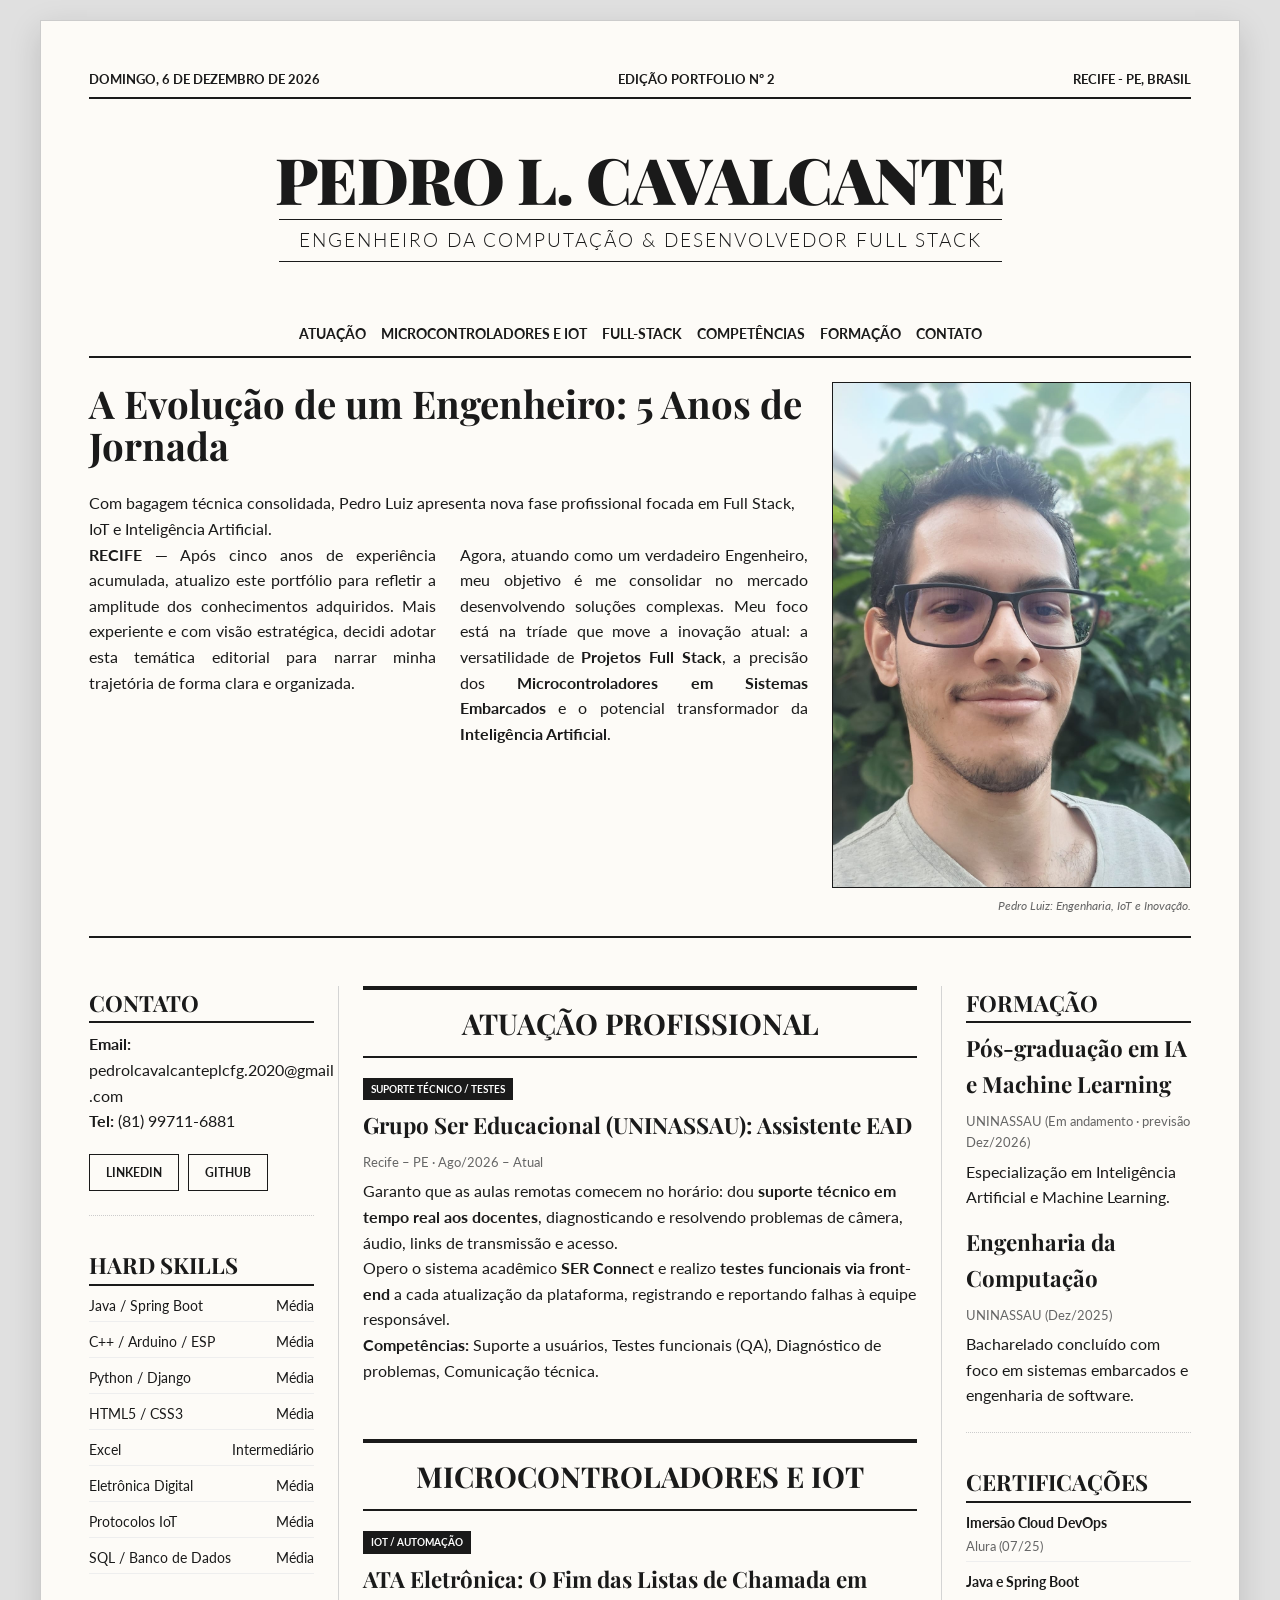
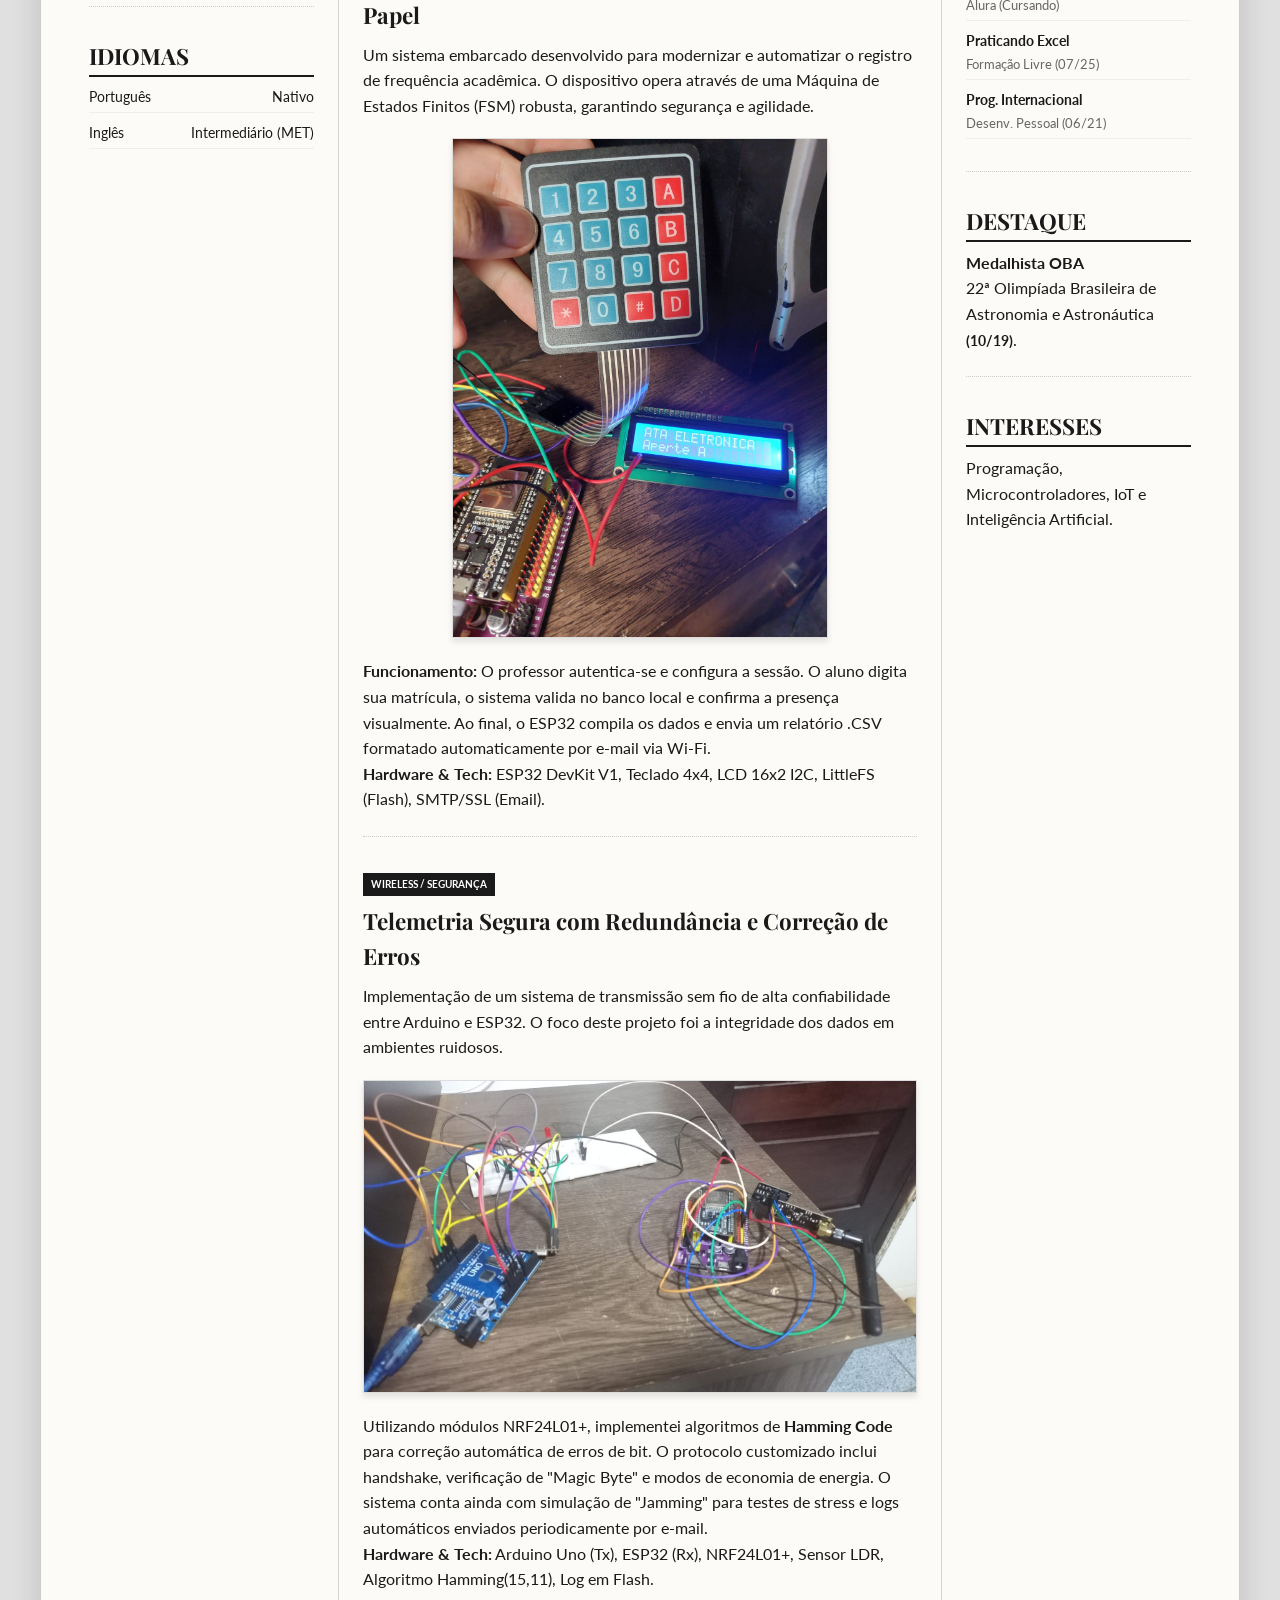
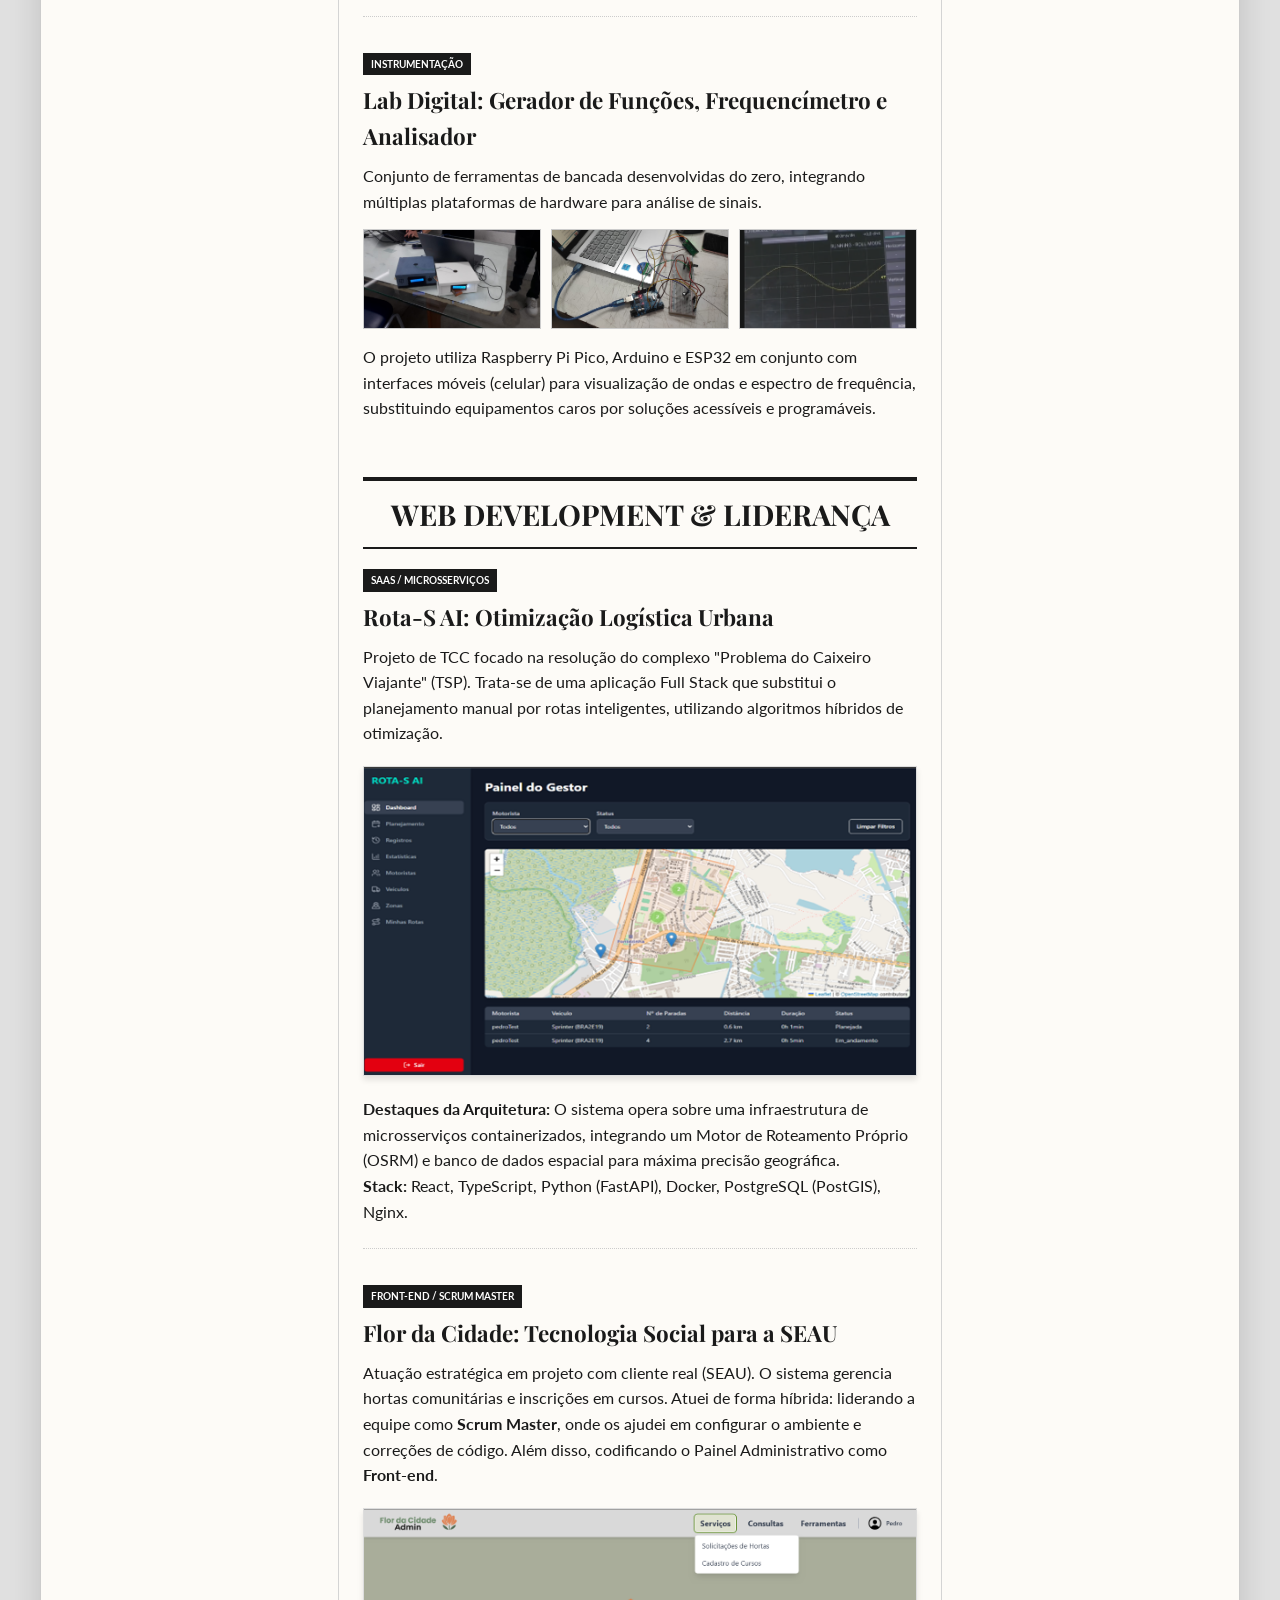
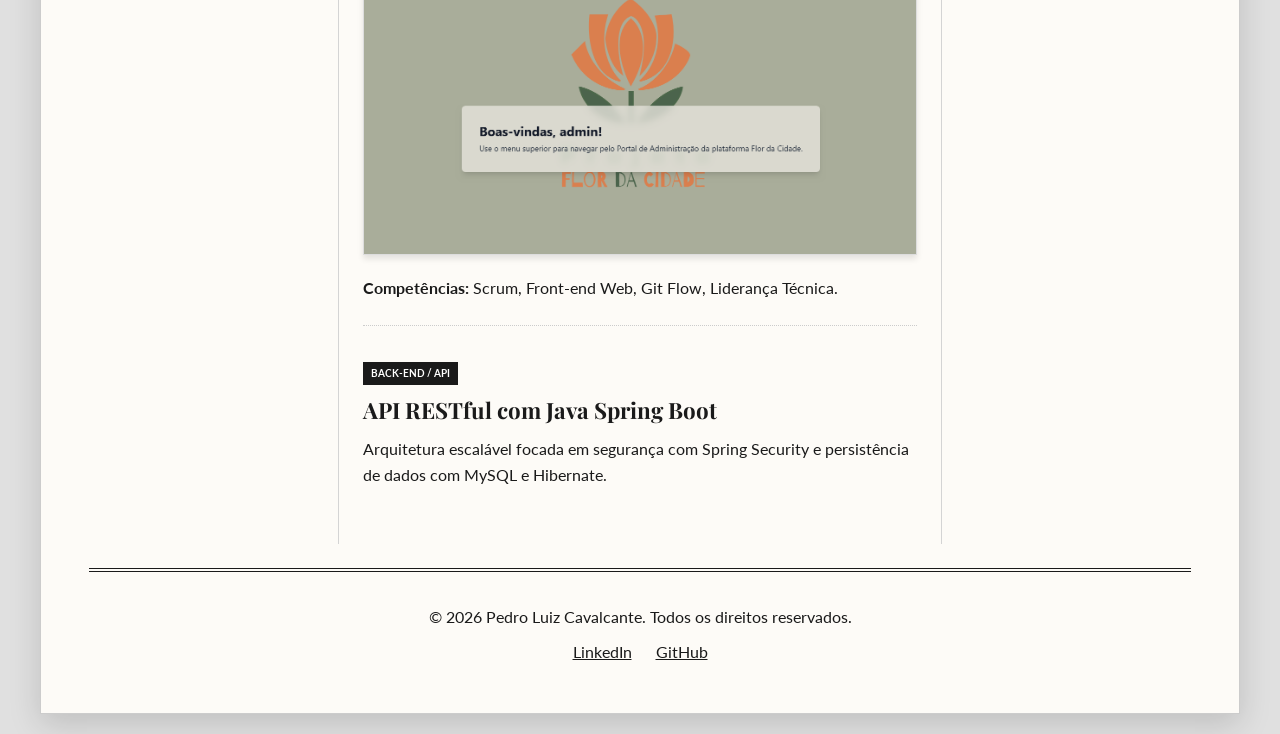
==== index.html @ d2a5a849 "Portfólio: pós em IA e ML (em andamento) na Formação e rodapé 2026 Co-Authored-By: Claude Opus 5.5 <" ====
<!-- 
ATUALIZAÇÃO: ajuste no link do linkedin.
-->

<!DOCTYPE html>
<html lang="pt-br">
<head>
    <meta charset="UTF-8">
    <meta name="viewport" content="width=device-width, initial-scale=1.0">
    <title>Pedro Luiz | Engenheiro da Computação</title>
    
    <!-- Metatags SEO -->
    <meta name="description" content="Portfólio de Pedro Luiz Cavalcante, Engenheiro da Computação especialista em Microcontroladores, IoT e Full Stack.">

    <!-- Fontes Google -->
    <link rel="preconnect" href="https://fonts.googleapis.com">
    <link rel="preconnect" href="https://fonts.gstatic.com" crossorigin>
    <link href="https://fonts.googleapis.com/css2?family=Lato:wght@300;400;700&family=Playfair+Display:ital,wght@0,400;0,700;0,900;1,400&display=swap" rel="stylesheet">

    <!-- CSS Externo -->
    <link rel="stylesheet" href="assets/css/style.css">
</head>
<body>

    <div class="newspaper-container">
        
        <!-- HEADER META -->
        <div class="meta-header">
            <span id="current-date">Carregando data...</span>
            <span>Edição Portfolio nº 2</span>
            <span>Recife - PE, Brasil</span>
        </div>

        <!-- MASTHEAD -->
        <header class="masthead">
            <h1>Pedro L. Cavalcante</h1>
            <p>Engenheiro da Computação & Desenvolvedor Full Stack</p>
        </header>

        <!-- NAVEGAÇÃO -->
        <nav class="nav-bar">
            <ul class="nav-list">
                <li><a href="#atuacao">Atuação</a></li>
                <li><a href="#micro">Microcontroladores e IoT</a></li>
                <li><a href="#fullstack">Full-Stack</a></li>
                <li><a href="#skills">Competências</a></li>
                <li><a href="#formacao">Formação</a></li>
                <li><a href="#contato">Contato</a></li>
            </ul>
        </nav>

        <!-- HERO SECTION (Manchete e Foto Principal) -->
        <section class="hero">
            <div class="hero-text">
                <h2>A Evolução de um Engenheiro: 5 Anos de Jornada</h2>
                
                <div class="lead">
                    Com bagagem técnica consolidada, Pedro Luiz apresenta nova fase profissional focada em Full Stack, IoT e Inteligência Artificial.
                </div>
                
                <p>
                    <strong>RECIFE —</strong> Após cinco anos de experiência acumulada, atualizo este portfólio para refletir a amplitude dos conhecimentos adquiridos. Mais experiente e com visão estratégica, decidi adotar esta temática editorial para narrar minha trajetória de forma clara e organizada.
                    <br><br>
                    <br><br>
                    Agora, atuando como um verdadeiro Engenheiro, meu objetivo é me consolidar no mercado desenvolvendo soluções complexas. Meu foco está na tríade que move a inovação atual: a versatilidade de <strong>Projetos Full Stack</strong>, a precisão dos <strong>Microcontroladores em Sistemas Embarcados</strong> e o potencial transformador da <strong>Inteligência Artificial</strong>.
                </p>
            </div>
            <div>
                <div class="hero-img">
                    <img src="assets/img/fotoPeter.jpeg" alt="Pedro Luiz Cavalcante" onerror="this.src='https://via.placeholder.com/400x500/333/fff?text=FOTO+DO+PEDRO'">
                </div>
                <div class="photo-caption">Pedro Luiz: Engenharia, IoT e Inovação.</div>
            </div>
        </section>
        <!-- SIDEBAR ESQUERDA -->
        <aside class="sidebar-left" id="contato">
            <div class="news-item">
                <h3 class="sidebar-title">Contato</h3>
                <p><strong>Email:</strong> pedrolcavalcanteplcfg.2020@gmail
                    .com</p>
                <p><strong>Tel:</strong> (81) 99711-6881</p>
                <div style="margin-top: 15px;">
                    <a href="https://www.linkedin.com/in/pedro-luiz-cavalcante-541475212" target="_blank" class="btn-newspaper">LinkedIn</a>
                    <a href="https://github.com/PedroLuizC" target="_blank" class="btn-newspaper">GitHub</a>
                </div>
            </div>

            <div class="news-item" id="skills">
                <h3 class="sidebar-title">Hard Skills</h3>
                <ul class="simple-list">
                    <li>Java / Spring Boot <span>Média</span></li>
                    <li>C++ / Arduino / ESP <span>Média</span></li>
                    <li>Python / Django <span>Média</span></li>
                    <li>HTML5 / CSS3 <span>Média</span></li>
                    <li>Excel <span>Intermediário</span></li> <!-- ADICIONADO -->
                    <li>Eletrônica Digital <span>Média</span></li>
                    <li>Protocolos IoT <span>Média</span></li>
                    <li>SQL / Banco de Dados <span>Média</span></li>
                </ul>
            </div>
            
             <div class="news-item">
                <h3 class="sidebar-title">Idiomas</h3>
                <ul class="simple-list">
                    <li>Português <span>Nativo</span></li>
                    <li>Inglês <span>Intermediário (MET)</span></li>
                </ul>
            </div>
        </aside>

        <!-- CONTEÚDO PRINCIPAL -->
        <main class="main-content">

            <!-- SEÇÃO: ATUAÇÃO PROFISSIONAL -->
            <div id="atuacao">
                <h2 class="section-header">Atuação Profissional</h2>

                <article class="news-item">
                    <span class="category-tag">Suporte Técnico / Testes</span>
                    <h3>Grupo Ser Educacional (UNINASSAU): Assistente EAD</h3>
                    <small style="color:#666; display:block; margin-bottom:5px;">Recife – PE · Ago/2026 – Atual</small>
                    <p>
                        Garanto que as aulas remotas comecem no horário: dou <strong>suporte técnico em tempo real aos docentes</strong>, diagnosticando e resolvendo problemas de câmera, áudio, links de transmissão e acesso.
                    </p>
                    <p>
                        Opero o sistema acadêmico <strong>SER Connect</strong> e realizo <strong>testes funcionais via front-end</strong> a cada atualização da plataforma, registrando e reportando falhas à equipe responsável.
                    </p>
                    <div class="tech-specs">
                        <strong>Competências:</strong>
                        Suporte a usuários, Testes funcionais (QA), Diagnóstico de problemas, Comunicação técnica.
                    </div>
                </article>
            </div>

            <!-- SEÇÃO: MICROCONTROLADORES E IOT -->
            <div id="micro">
                <h2 class="section-header">Microcontroladores e IoT</h2>

                <!-- PROJETO 1 -->
                <article class="news-item">
                    <span class="category-tag">IoT / Automação</span>
                    <h3>ATA Eletrônica: O Fim das Listas de Chamada em Papel</h3>
                    <p>
                        Um sistema embarcado desenvolvido para modernizar e automatizar o registro de frequência acadêmica. O dispositivo opera através de uma Máquina de Estados Finitos (FSM) robusta, garantindo segurança e agilidade.
                    </p>
                    
                    <!-- FOTO ATA ATUALIZADA -->
                    <img src="assets/img/ATA.jpeg" alt="Protótipo da ATA Eletrônica" class="article-img">
                    
                    <p>
                        <strong>Funcionamento:</strong> O professor autentica-se e configura a sessão. O aluno digita sua matrícula, o sistema valida no banco local e confirma a presença visualmente. Ao final, o ESP32 compila os dados e envia um relatório .CSV formatado automaticamente por e-mail via Wi-Fi.
                    </p>
                    <div class="tech-specs">
                        <strong>Hardware & Tech:</strong>
                        ESP32 DevKit V1, Teclado 4x4, LCD 16x2 I2C, LittleFS (Flash), SMTP/SSL (Email).
                    </div>
                </article>

                <!-- PROJETO 2 -->
                <article class="news-item">
                    <span class="category-tag">Wireless / Segurança</span>
                    <h3>Telemetria Segura com Redundância e Correção de Erros</h3>
                    <p>
                        Implementação de um sistema de transmissão sem fio de alta confiabilidade entre Arduino e ESP32. O foco deste projeto foi a integridade dos dados em ambientes ruidosos.
                    </p>

                    <img src="assets/img/receptor-transmissor.jpeg" alt="Sistema de Telemetria (Transmissor e Receptor)" class="article-img">

                    <p>
                        Utilizando módulos NRF24L01+, implementei algoritmos de <strong>Hamming Code</strong> para correção automática de erros de bit. O protocolo customizado inclui handshake, verificação de "Magic Byte" e modos de economia de energia. O sistema conta ainda com simulação de "Jamming" para testes de stress e logs automáticos enviados periodicamente por e-mail.
                    </p>
                    <div class="tech-specs">
                        <strong>Hardware & Tech:</strong>
                        Arduino Uno (Tx), ESP32 (Rx), NRF24L01+, Sensor LDR, Algoritmo Hamming(15,11), Log em Flash.
                    </div>
                </article>

                <!-- PROJETO 3-->
                <article class="news-item">
                    <span class="category-tag">Instrumentação</span>
                    <h3>Lab Digital: Gerador de Funções, Frequencímetro e Analisador</h3>
                    <p>
                        Conjunto de ferramentas de bancada desenvolvidas do zero, integrando múltiplas plataformas de hardware para análise de sinais.
                    </p>
                    
                    <!-- GALERIA -->
                    <div class="gallery-grid">
                        <img src="assets/img/GeradorEFrequen.jpeg" alt="Gerador e Frequencímetro">
                        <img src="assets/img/geradorDefuncao.jpeg" alt="Detalhe Gerador de Função">
                        <img src="assets/img/onda.png" alt="Análise de Onda via Celular">
                    </div>
                    
                    <p>
                        O projeto utiliza Raspberry Pi Pico, Arduino e ESP32 em conjunto com interfaces móveis (celular) para visualização de ondas e espectro de frequência, substituindo equipamentos caros por soluções acessíveis e programáveis.
                    </p>
                </article>
            </div>

            <!-- SEÇÃO: FULL STACK / WEB -->
            <div id="fullstack">
                <h2 class="section-header">Web Development & Liderança</h2>
                
                <!-- PROJETO 1-->
                <article class="news-item">
                    <span class="category-tag">SaaS / Microsserviços</span>
                    <h3>Rota-S AI: Otimização Logística Urbana</h3>
                    <p>
                        Projeto de TCC focado na resolução do complexo "Problema do Caixeiro Viajante" (TSP). Trata-se de uma aplicação Full Stack que substitui o planejamento manual por rotas inteligentes, utilizando algoritmos híbridos de otimização.
                    </p>

                    <img src="assets/img/PainelGestorRostasAI.png" alt="Painel do Rota-S AI" class="article-img">

                    <p>
                        <strong>Destaques da Arquitetura:</strong> O sistema opera sobre uma infraestrutura de microsserviços containerizados, integrando um Motor de Roteamento Próprio (OSRM) e banco de dados espacial para máxima precisão geográfica.
                    </p>
                    <div class="tech-specs">
                        <strong>Stack:</strong>
                        React, TypeScript, Python (FastAPI), Docker, PostgreSQL (PostGIS), Nginx.
                    </div>
                </article>

                <!-- PROJETO 2-->
                <article class="news-item">
                    <span class="category-tag">Front-End / Scrum Master</span>
                    <h3>Flor da Cidade: Tecnologia Social para a SEAU</h3>
                    <p>
                        Atuação estratégica em projeto com cliente real (SEAU). O sistema gerencia hortas comunitárias e inscrições em cursos. Atuei de forma híbrida: liderando a equipe como <strong>Scrum Master</strong>, onde os ajudei em configurar o ambiente e correções de código. Além disso, codificando o Painel Administrativo como <strong>Front-end</strong>.
                    </p>

                    <img src="assets/img/webAdmin.png" alt="Painel Administrativo Flor da Cidade" class="article-img">

                    <div class="tech-specs">
                        <strong>Competências:</strong>
                        Scrum, Front-end Web, Git Flow, Liderança Técnica.
                    </div>
                </article>

                <!-- PROJETO 3 -->
                <article class="news-item">
                    <span class="category-tag">Back-End / API</span>
                    <h3>API RESTful com Java Spring Boot</h3>
                    <p>Arquitetura escalável focada em segurança com Spring Security e persistência de dados com MySQL e Hibernate.</p>
                </article>
            </div>

        </main>

        <!-- SIDEBAR DIREITA -->
        <aside class="sidebar-right" id="formacao">
            <div class="news-item">
                <h3 class="sidebar-title">Formação</h3>
                <h3>Pós-graduação em IA e Machine Learning</h3>
                <small style="color:#666; display:block; margin-bottom:5px;">UNINASSAU (Em andamento · previsão Dez/2026)</small>
                <p>Especialização em Inteligência Artificial e Machine Learning.</p>
                <h3 style="margin-top:15px;">Engenharia da Computação</h3>
                <small style="color:#666; display:block; margin-bottom:5px;">UNINASSAU (Dez/2025)</small>
                <p>Bacharelado concluído com foco em sistemas embarcados e engenharia de software.</p>
            </div>

            <div class="news-item">
                <h3 class="sidebar-title">Certificações</h3>
                <ul class="simple-list">
                    <li>
                        <div>
                            <strong>Imersão Cloud DevOps</strong>
                            <br><span style="font-size:0.8rem; color:#666;">Alura (07/25)</span>
                        </div>
                    </li>
                    <li>
                        <div>
                            <strong>Java e Spring Boot</strong>
                            <br><span style="font-size:0.8rem; color:#666;">Alura (Cursando)</span>
                        </div>
                    </li>
                    <li>
                        <div>
                            <strong>Praticando Excel</strong>
                            <br><span style="font-size:0.8rem; color:#666;">Formação Livre (07/25)</span>
                        </div>
                    </li>
                    <li>
                        <div>
                            <strong>Prog. Internacional</strong>
                            <br><span style="font-size:0.8rem; color:#666;">Desenv. Pessoal (06/21)</span>
                        </div>
                    </li>
                </ul>
            </div>

            <div class="news-item">
                <h3 class="sidebar-title">Destaque</h3>
                <p><strong>Medalhista OBA</strong><br>
                22ª Olimpíada Brasileira de Astronomia e Astronáutica <span style="font-size:0.85rem; font-weight:bold;">(10/19)</span>.</p> <!-- DATA ADICIONADA -->
            </div>

            <div class="news-item">
                <h3 class="sidebar-title">Interesses</h3>
                <p>Programação, Microcontroladores, IoT e Inteligência Artificial.</p>
            </div>
        </aside>

        <!-- FOOTER -->
        <footer class="footer">
            <p>&copy; 2026 Pedro Luiz Cavalcante. Todos os direitos reservados.</p>
            <div style="margin-top:10px;">
                <a href="https://www.linkedin.com/in/pedro-luiz-cavalcante-541475212" target="_blank" style="color:var(--ink-color); margin:0 10px;">LinkedIn</a>
                <a href="https://github.com/PedroLuizC" target="_blank" style="color:var(--ink-color); margin:0 10px;">GitHub</a>
            </div>
        </footer>

    </div>
    <script src="assets/js/main.js"></script>
</body>
</html>
---- assets/css/style.css ----
/* 
ARQUIVO: assets/css/style.css
VERSÃO: 4.0 - Clean & Bug Fix Mobile
*/

/* --- CONFIGURAÇÕES GERAIS E VARIÁVEIS --- */
:root {
    --paper-bg: #fdfbf7;
    --ink-color: #1a1a1a;
    --accent-color: #2c3e50;
    --gray-light: #f4f4f4;
    --gray-border: #d4d4d4;
    --font-headline: 'Playfair Display', serif;
    --font-body: 'Lato', sans-serif;
    --border-style: 2px solid var(--ink-color);
    --border-thin: 1px solid var(--gray-border);
    --spacing-sm: 0.5rem;
    --spacing-md: 1.5rem;
    --spacing-lg: 3rem;
}

* { 
    box-sizing: border-box; 
    margin: 0; 
    padding: 0; 
}

html, body {
    overflow-x: hidden;
    width: 100%;
}

body {
    background-color: #e0e0e0;
    font-family: var(--font-body);
    color: var(--ink-color);
    line-height: 1.6;
    padding: 20px 0;
    -webkit-font-smoothing: antialiased;
}

/* --- LAYOUT GRID PRINCIPAL --- */
.newspaper-container {
    background-color: var(--paper-bg);
    max-width: 1200px;
    width: 95%;
    margin: 0 auto;
    box-shadow: 0 10px 30px rgba(0,0,0,0.15);
    padding: var(--spacing-lg);
    display: grid;
    grid-template-columns: 250px 1fr 250px;
    grid-template-areas: 
        "meta meta meta"
        "header header header"
        "nav nav nav"
        "hero hero hero"
        "sidebar-left main sidebar-right"
        "footer footer footer";
    gap: var(--spacing-md);
    border: 1px solid #ccc;
}

.sidebar-left {
    grid-area: sidebar-left;
    border-right: var(--border-thin);
    padding-right: var(--spacing-md);
}

.main-content {
    grid-area: main;
}

.sidebar-right {
    grid-area: sidebar-right;
    border-left: var(--border-thin);
    padding-left: var(--spacing-md);
}

/* --- HEADER E META --- */
.meta-header {
    grid-area: meta;
    display: flex;
    justify-content: space-between;
    flex-wrap: wrap;
    border-bottom: var(--border-style);
    padding-bottom: var(--spacing-sm);
    font-size: 0.8rem;
    text-transform: uppercase;
    font-weight: 700;
    gap: 10px;
}

.masthead {
    grid-area: header;
    text-align: center;
    padding: var(--spacing-md) 0;
}

.masthead h1 {
    font-family: var(--font-headline);
    font-size: clamp(2.5rem, 5vw, 4.5rem);
    font-weight: 900;
    line-height: 1;
    text-transform: uppercase;
    letter-spacing: -1px;
    margin-bottom: var(--spacing-sm);
    color: var(--ink-color);
}

.masthead p {
    font-size: clamp(0.9rem, 2vw, 1.2rem);
    font-weight: 300;
    letter-spacing: 2px;
    text-transform: uppercase;
    border-top: 1px solid var(--ink-color);
    border-bottom: 1px solid var(--ink-color);
    display: inline-block;
    padding: 5px 20px;
}

/* --- NAVEGAÇÃO --- */
.nav-bar {
    grid-area: nav;
    border-bottom: var(--border-style);
    padding: 10px 0;
    position: sticky;
    top: 0;
    background-color: var(--paper-bg);
    z-index: 100;
}

.nav-list {
    list-style: none;
    display: flex;
    justify-content: center;
    flex-wrap: wrap;
    gap: 15px;
}

.nav-list li a {
    text-decoration: none;
    color: var(--ink-color);
    font-weight: 700;
    text-transform: uppercase;
    font-size: 0.85rem;
    transition: color 0.3s ease;
    white-space: nowrap;
}

.nav-list li a:hover {
    color: #555;
    text-decoration: underline;
}

/* --- HERO SECTION --- */
.hero {
    grid-area: hero;
    display: grid;
    grid-template-columns: 2fr 1fr;
    gap: var(--spacing-md);
    border-bottom: var(--border-style);
    padding-bottom: var(--spacing-lg);
    margin-bottom: var(--spacing-md);
}

.hero-text h2 {
    font-family: var(--font-headline);
    font-size: clamp(2rem, 3vw, 3rem);
    line-height: 1.1;
    margin-bottom: var(--spacing-md);
}

.hero-text p {
    text-align: justify;
    column-count: 2; 
    column-gap: var(--spacing-md);
}

.hero-img {
    width: 100%;
    height: 100%;
    min-height: 300px;
    background-color: #f0f0f0;
    display: flex;
    flex-direction: column;
    border: 1px solid var(--ink-color);
}

.hero-img img {
    width: 100%;
    height: 100%;
    object-fit: cover;
}

.photo-caption {
    font-size: 0.75rem;
    text-align: right;
    margin-top: 8px;
    font-style: italic;
    color: #666;
    display: block;
    width: 100%;
}

/* --- COMPONENTES GERAIS (TITULOS E LISTAS) --- */
.section-header, .sidebar-title {
    font-family: var(--font-headline);
    border-bottom: 2px solid var(--ink-color);
    margin-bottom: 1rem;
    text-transform: uppercase;
}

.section-header {
    font-size: 1.8rem;
    border-top: 4px solid var(--ink-color);
    padding: 10px 0;
    text-align: center;
}

.news-item {
    margin-bottom: 2rem;
    border-bottom: 1px dotted #ccc;
    padding-bottom: 1.5rem;
}

.news-item:last-child { 
    border-bottom: none; 
}

.news-item h3 {
    font-family: var(--font-headline);
    font-size: 1.4rem;
    margin-bottom: 0.5rem;
}

.category-tag {
    background: var(--ink-color);
    color: #fff;
    font-size: 0.65rem;
    padding: 3px 8px;
    text-transform: uppercase;
    font-weight: 700;
    display: inline-block;
    margin-bottom: 8px;
}

.btn-newspaper {
    display: inline-block;
    margin: 5px 5px 0 0;
    padding: 8px 16px;
    border: 1px solid var(--ink-color);
    color: var(--ink-color);
    text-decoration: none;
    text-transform: uppercase;
    font-weight: 700;
    font-size: 0.75rem;
}

.btn-newspaper:hover {
    background-color: var(--ink-color);
    color: #fff;
}

.simple-list { 
    list-style: none; 
}

.simple-list li {
    margin-bottom: 8px;
    border-bottom: 1px solid #eee;
    padding-bottom: 4px;
    display: flex;
    justify-content: space-between;
    font-size: 0.9rem;
}

/* --- IMAGENS E GALERIA --- */
.article-img {
    display: flex;
    width: auto;
    max-width: 100%;
    height: auto;
    max-height: 500px;
    object-fit: contain;
    margin: 20px auto;
    border: 1px solid #ddd;
    box-shadow: 0 4px 6px rgba(0,0,0,0.1);
}

.gallery-grid {
    display: grid;
    grid-template-columns: repeat(auto-fit, minmax(100px, 1fr));
    gap: 10px;
    margin: 15px 0;
}

.gallery-grid img {
    width: 100%;
    height: 100px;
    object-fit: cover;
    border: 1px solid #ccc;
    cursor: pointer;
    transition: transform 0.2s;
}

.gallery-grid img:hover { 
    transform: scale(1.05); 
}

/* --- FOOTER --- */
.footer {
    grid-area: footer;
    border-top: 4px double var(--ink-color);
    padding-top: 2rem;
    text-align: center;
}

/* --- RESPONSIVIDADE: TABLET (1024px) --- */
@media (max-width: 1024px) {
    .newspaper-container {
        grid-template-columns: 1fr 280px; 
        grid-template-areas: 
            "meta meta"
            "header header"
            "nav nav"
            "hero hero"
            "main sidebar-right"
            "sidebar-left sidebar-left"
            "footer footer";
        width: 98%;
        padding: 20px;
    }

    .sidebar-left {
        border-right: none;
        border-top: var(--border-style);
        padding-top: 20px;
        padding-right: 0;
        display: grid;
        grid-template-columns: 1fr 1fr;
        gap: 20px;
    }
}

/* --- RESPONSIVIDADE: MOBILE (768px) --- */
@media (max-width: 768px) {
    body {
        padding: 0;
        background-color: var(--paper-bg);
    }

    .newspaper-container {
        display: flex;
        flex-direction: column;
        width: 100%;
        margin: 0;
        padding: 15px;
        box-shadow: none;
        border: none;
    }

    .meta-header {
        justify-content: center;
        text-align: center;
    }

    .masthead h1 {
        font-size: 2.8rem;
    }

    .nav-list {
        gap: 10px;
        padding: 5px 0;
    }
    
    .nav-list li a {
        padding: 5px 10px;
        display: block;
        background: #eee;
        border-radius: 4px;
    }

    .hero {
        display: flex;
        flex-direction: column;
        gap: 20px;
        border-bottom: none;
    }

    .hero-img {
        order: -1;
        width: 100%;
        height: auto;
        min-height: auto;
        border: none;
    }

    .hero-img img {
        height: auto;
        max-height: 350px;
        object-fit: cover;
    }

    .photo-caption {
        text-align: center;
        margin-top: 15px;
        margin-bottom: 10px;
        display: block;
        position: relative;
    }

    .hero-text p {
        column-count: 1;
        text-align: left;
    }

    .sidebar-left, .sidebar-right {
        border: none;
        padding: 0;
        margin-top: 2rem;
        border-top: var(--border-style);
        padding-top: 1rem;
        display: block;
    }

    .gallery-grid {
        grid-template-columns: repeat(3, 1fr);
    }
}
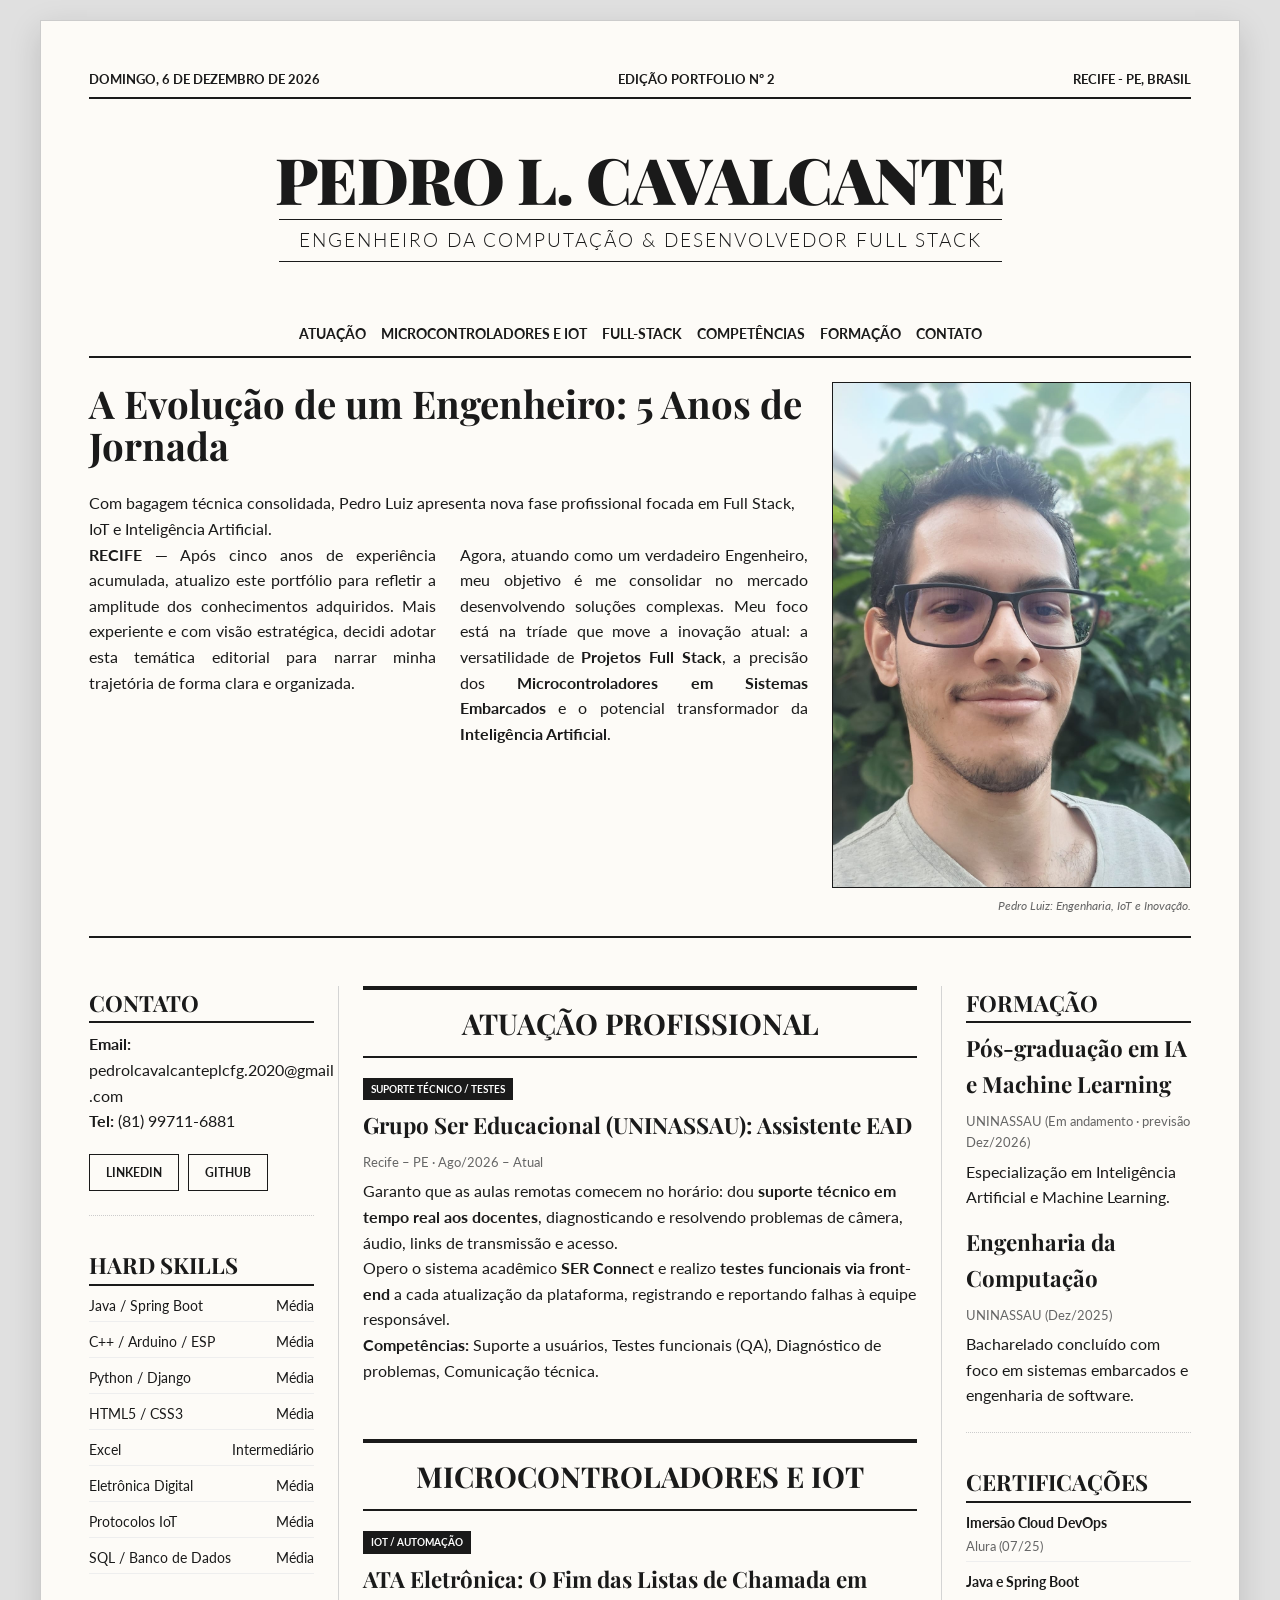
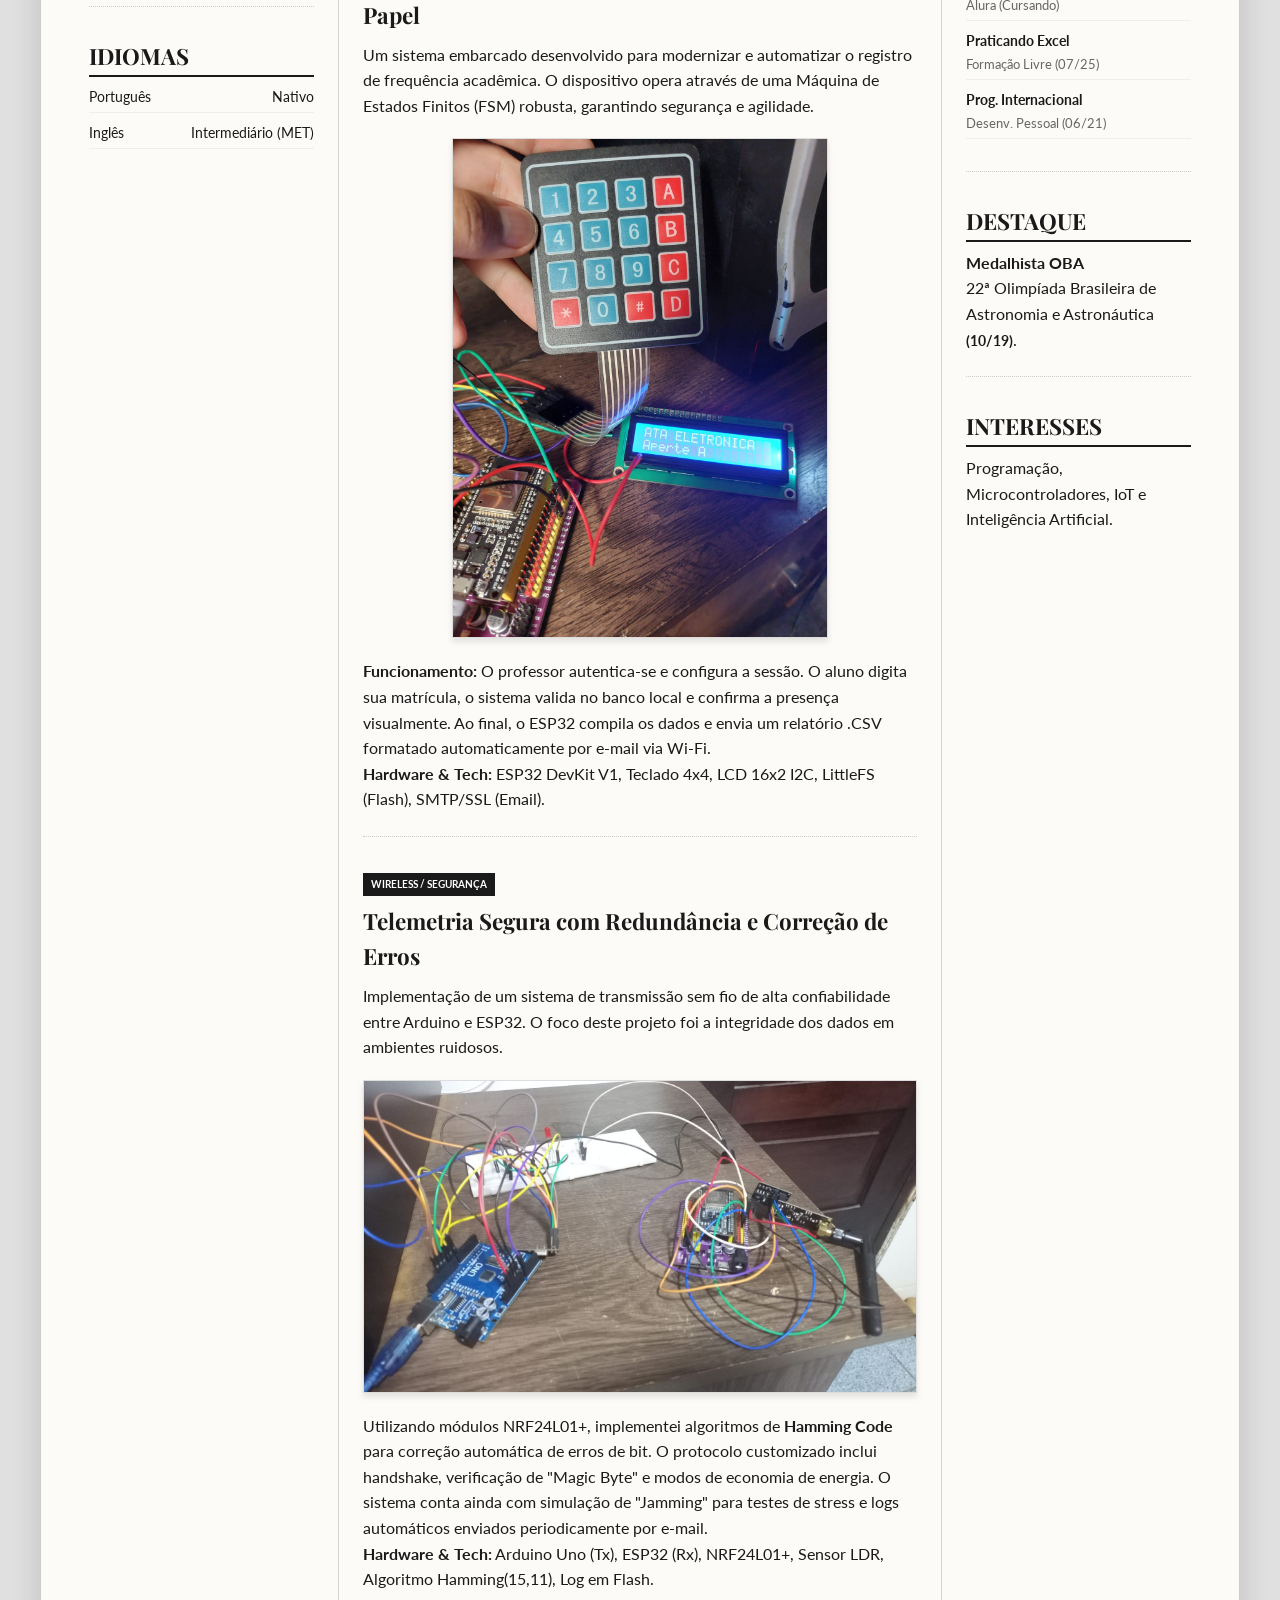
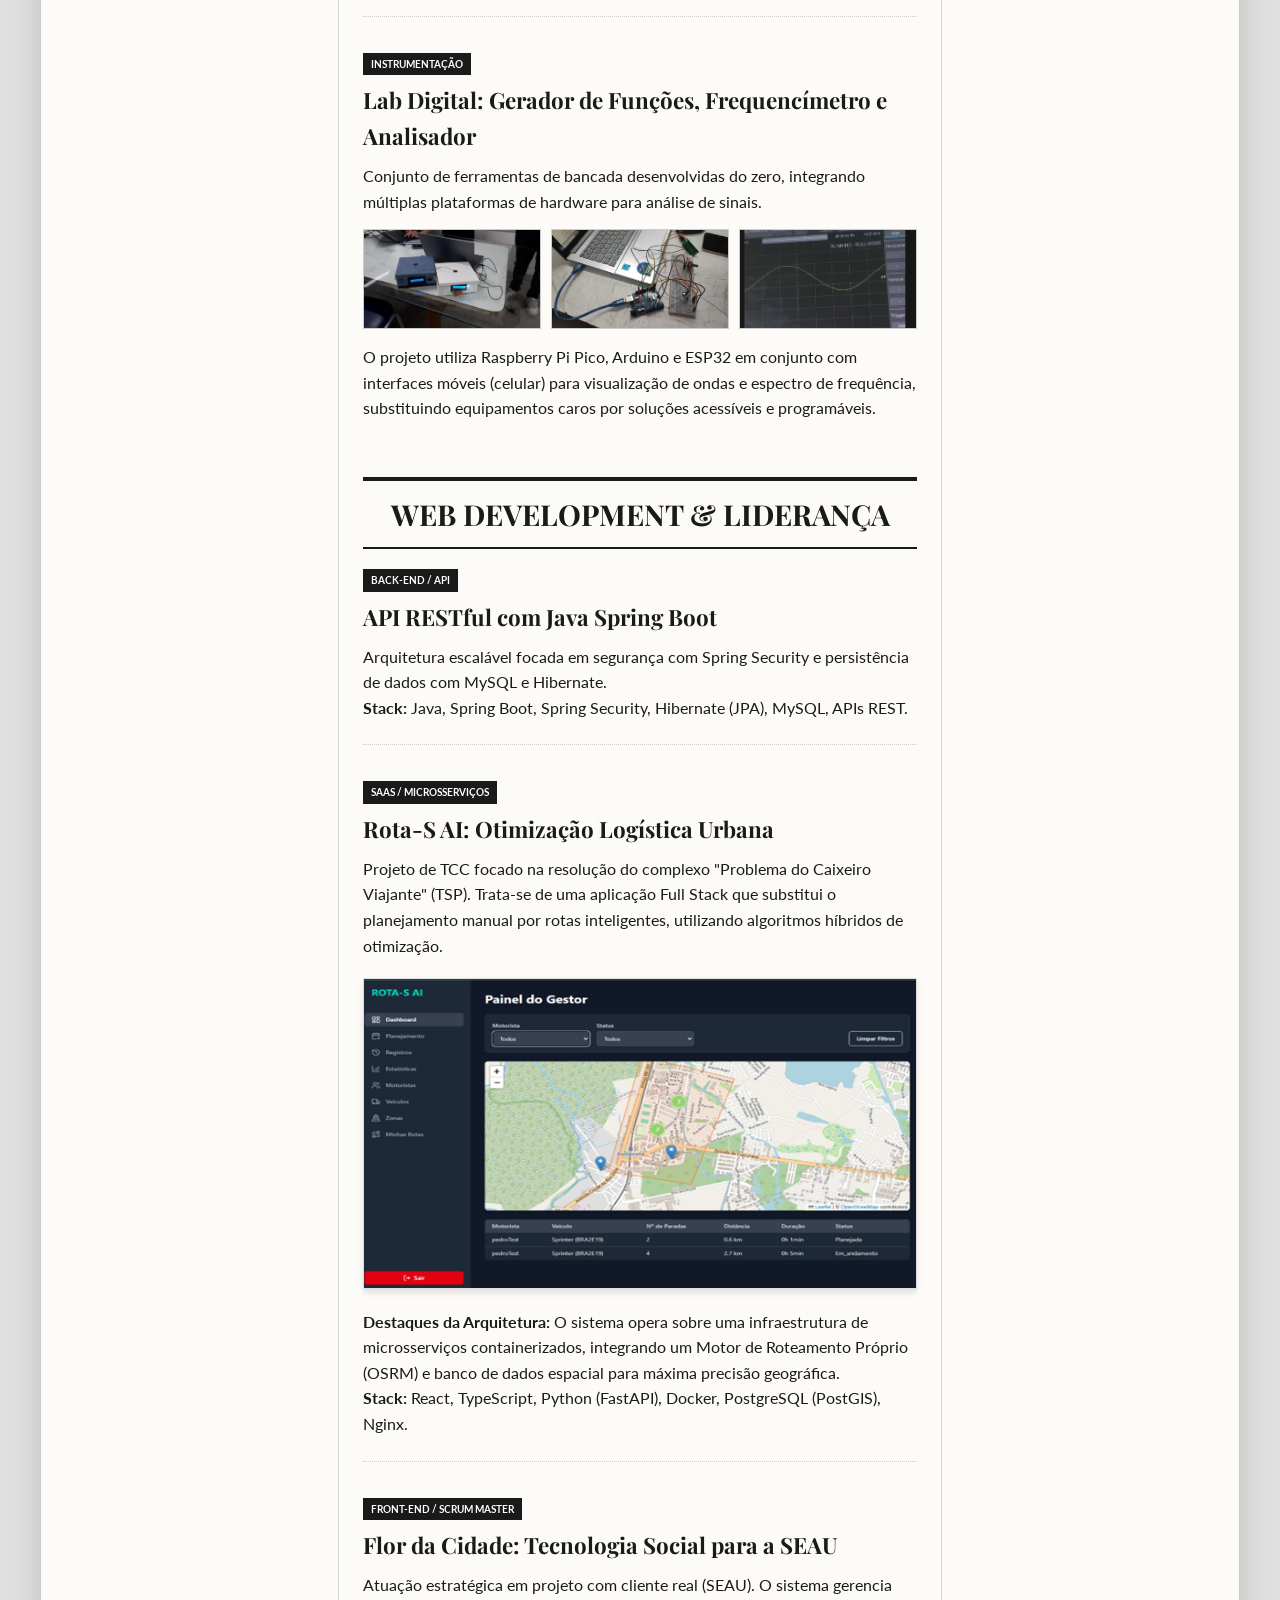
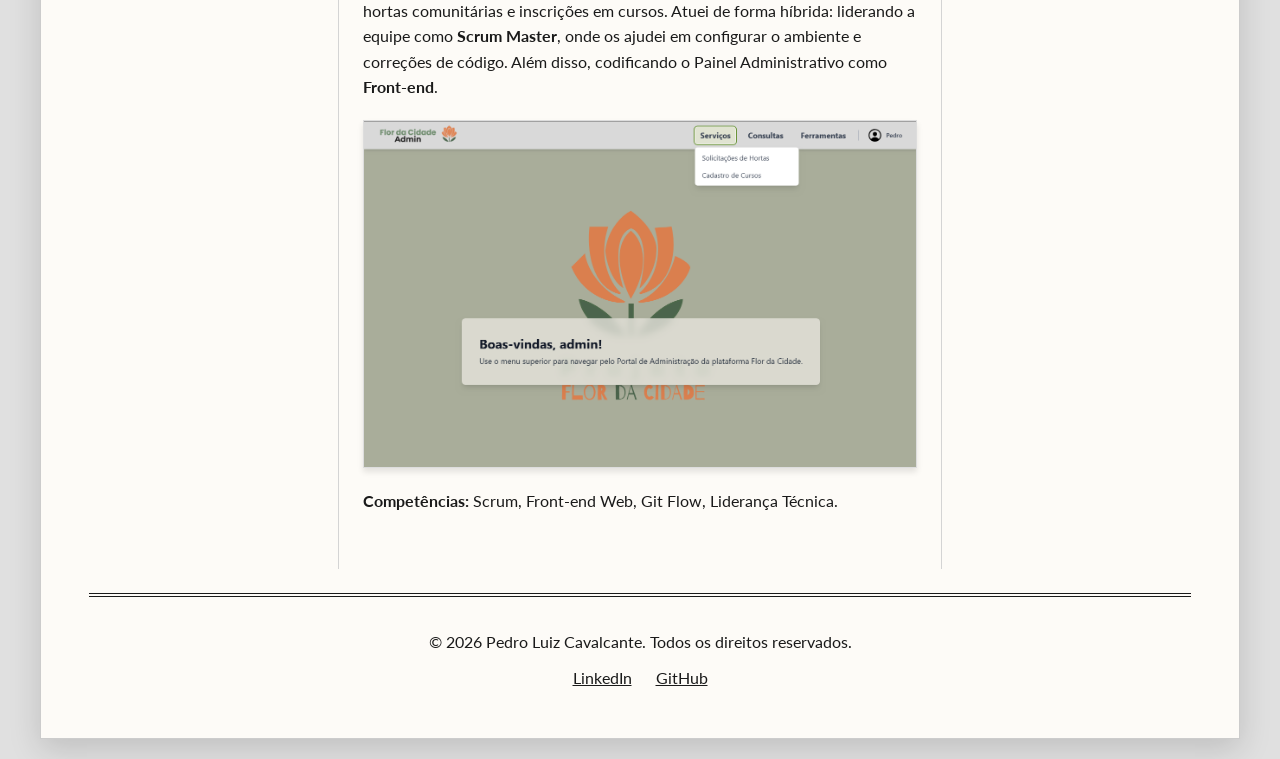
==== commit bbfe3bb8: "Vitrine: título e descrição voltados a back-end Java; API Spring Boot em destaque com stack Co-Autho" ====
--- a/index.html
+++ b/index.html
@@ -7,10 +7,10 @@
 <head>
     <meta charset="UTF-8">
     <meta name="viewport" content="width=device-width, initial-scale=1.0">
-    <title>Pedro Luiz | Engenheiro da Computação</title>
+    <title>Pedro Luiz Cavalcante | Desenvolvedor Back-end Java e Spring Boot</title>
     
     <!-- Metatags SEO -->
-    <meta name="description" content="Portfólio de Pedro Luiz Cavalcante, Engenheiro da Computação especialista em Microcontroladores, IoT e Full Stack.">
+    <meta name="description" content="Portfólio de Pedro Luiz Cavalcante, Engenheiro da Computação e desenvolvedor back-end Java e Spring Boot: APIs REST, Spring Security, Hibernate, MySQL, Docker, além de projetos de IoT e Full Stack.">
 
     <!-- Fontes Google -->
     <link rel="preconnect" href="https://fonts.googleapis.com">
@@ -200,47 +200,52 @@
             <div id="fullstack">
                 <h2 class="section-header">Web Development & Liderança</h2>
                 
-                <!-- PROJETO 1-->
-                <article class="news-item">
-                    <span class="category-tag">SaaS / Microsserviços</span>
-                    <h3>Rota-S AI: Otimização Logística Urbana</h3>
-                    <p>
-                        Projeto de TCC focado na resolução do complexo "Problema do Caixeiro Viajante" (TSP). Trata-se de uma aplicação Full Stack que substitui o planejamento manual por rotas inteligentes, utilizando algoritmos híbridos de otimização.
-                    </p>
-
-                    <img src="assets/img/PainelGestorRostasAI.png" alt="Painel do Rota-S AI" class="article-img">
-
-                    <p>
-                        <strong>Destaques da Arquitetura:</strong> O sistema opera sobre uma infraestrutura de microsserviços containerizados, integrando um Motor de Roteamento Próprio (OSRM) e banco de dados espacial para máxima precisão geográfica.
-                    </p>
-                    <div class="tech-specs">
-                        <strong>Stack:</strong>
-                        React, TypeScript, Python (FastAPI), Docker, PostgreSQL (PostGIS), Nginx.
-                    </div>
-                </article>
-
-                <!-- PROJETO 2-->
-                <article class="news-item">
-                    <span class="category-tag">Front-End / Scrum Master</span>
-                    <h3>Flor da Cidade: Tecnologia Social para a SEAU</h3>
-                    <p>
-                        Atuação estratégica em projeto com cliente real (SEAU). O sistema gerencia hortas comunitárias e inscrições em cursos. Atuei de forma híbrida: liderando a equipe como <strong>Scrum Master</strong>, onde os ajudei em configurar o ambiente e correções de código. Além disso, codificando o Painel Administrativo como <strong>Front-end</strong>.
-                    </p>
-
-                    <img src="assets/img/webAdmin.png" alt="Painel Administrativo Flor da Cidade" class="article-img">
-
-                    <div class="tech-specs">
-                        <strong>Competências:</strong>
-                        Scrum, Front-end Web, Git Flow, Liderança Técnica.
-                    </div>
-                </article>
-
-                <!-- PROJETO 3 -->
+                <!-- PROJETO 3 (em destaque: alvo back-end Java) -->
                 <article class="news-item">
                     <span class="category-tag">Back-End / API</span>
                     <h3>API RESTful com Java Spring Boot</h3>
                     <p>Arquitetura escalável focada em segurança com Spring Security e persistência de dados com MySQL e Hibernate.</p>
-                </article>
+                    <div class="tech-specs">
+                        <strong>Stack:</strong>
+                        Java, Spring Boot, Spring Security, Hibernate (JPA), MySQL, APIs REST.
+                    </div>
+                </article>
+
+                <!-- PROJETO 1-->
+                <article class="news-item">
+                    <span class="category-tag">SaaS / Microsserviços</span>
+                    <h3>Rota-S AI: Otimização Logística Urbana</h3>
+                    <p>
+                        Projeto de TCC focado na resolução do complexo "Problema do Caixeiro Viajante" (TSP). Trata-se de uma aplicação Full Stack que substitui o planejamento manual por rotas inteligentes, utilizando algoritmos híbridos de otimização.
+                    </p>
+
+                    <img src="assets/img/PainelGestorRostasAI.png" alt="Painel do Rota-S AI" class="article-img">
+
+                    <p>
+                        <strong>Destaques da Arquitetura:</strong> O sistema opera sobre uma infraestrutura de microsserviços containerizados, integrando um Motor de Roteamento Próprio (OSRM) e banco de dados espacial para máxima precisão geográfica.
+                    </p>
+                    <div class="tech-specs">
+                        <strong>Stack:</strong>
+                        React, TypeScript, Python (FastAPI), Docker, PostgreSQL (PostGIS), Nginx.
+                    </div>
+                </article>
+
+                <!-- PROJETO 2-->
+                <article class="news-item">
+                    <span class="category-tag">Front-End / Scrum Master</span>
+                    <h3>Flor da Cidade: Tecnologia Social para a SEAU</h3>
+                    <p>
+                        Atuação estratégica em projeto com cliente real (SEAU). O sistema gerencia hortas comunitárias e inscrições em cursos. Atuei de forma híbrida: liderando a equipe como <strong>Scrum Master</strong>, onde os ajudei em configurar o ambiente e correções de código. Além disso, codificando o Painel Administrativo como <strong>Front-end</strong>.
+                    </p>
+
+                    <img src="assets/img/webAdmin.png" alt="Painel Administrativo Flor da Cidade" class="article-img">
+
+                    <div class="tech-specs">
+                        <strong>Competências:</strong>
+                        Scrum, Front-end Web, Git Flow, Liderança Técnica.
+                    </div>
+                </article>
+
             </div>
 
         </main>
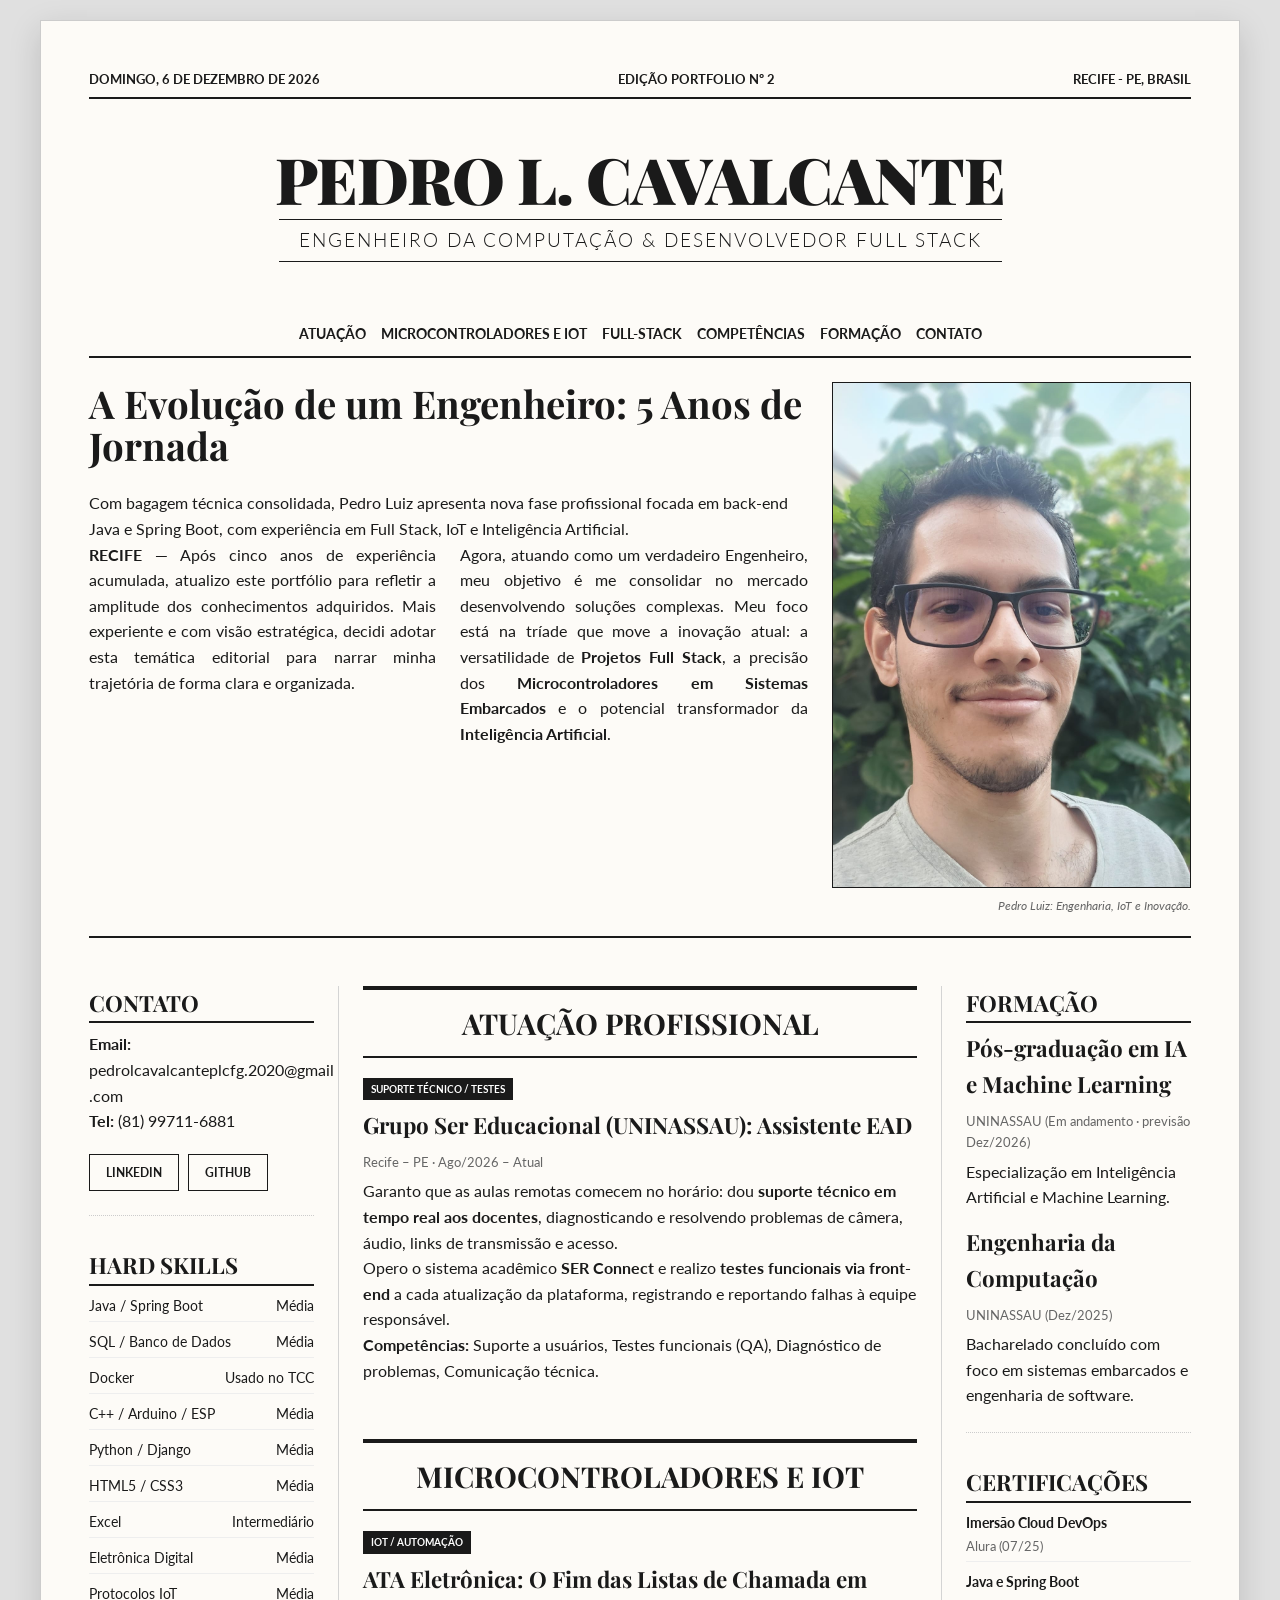
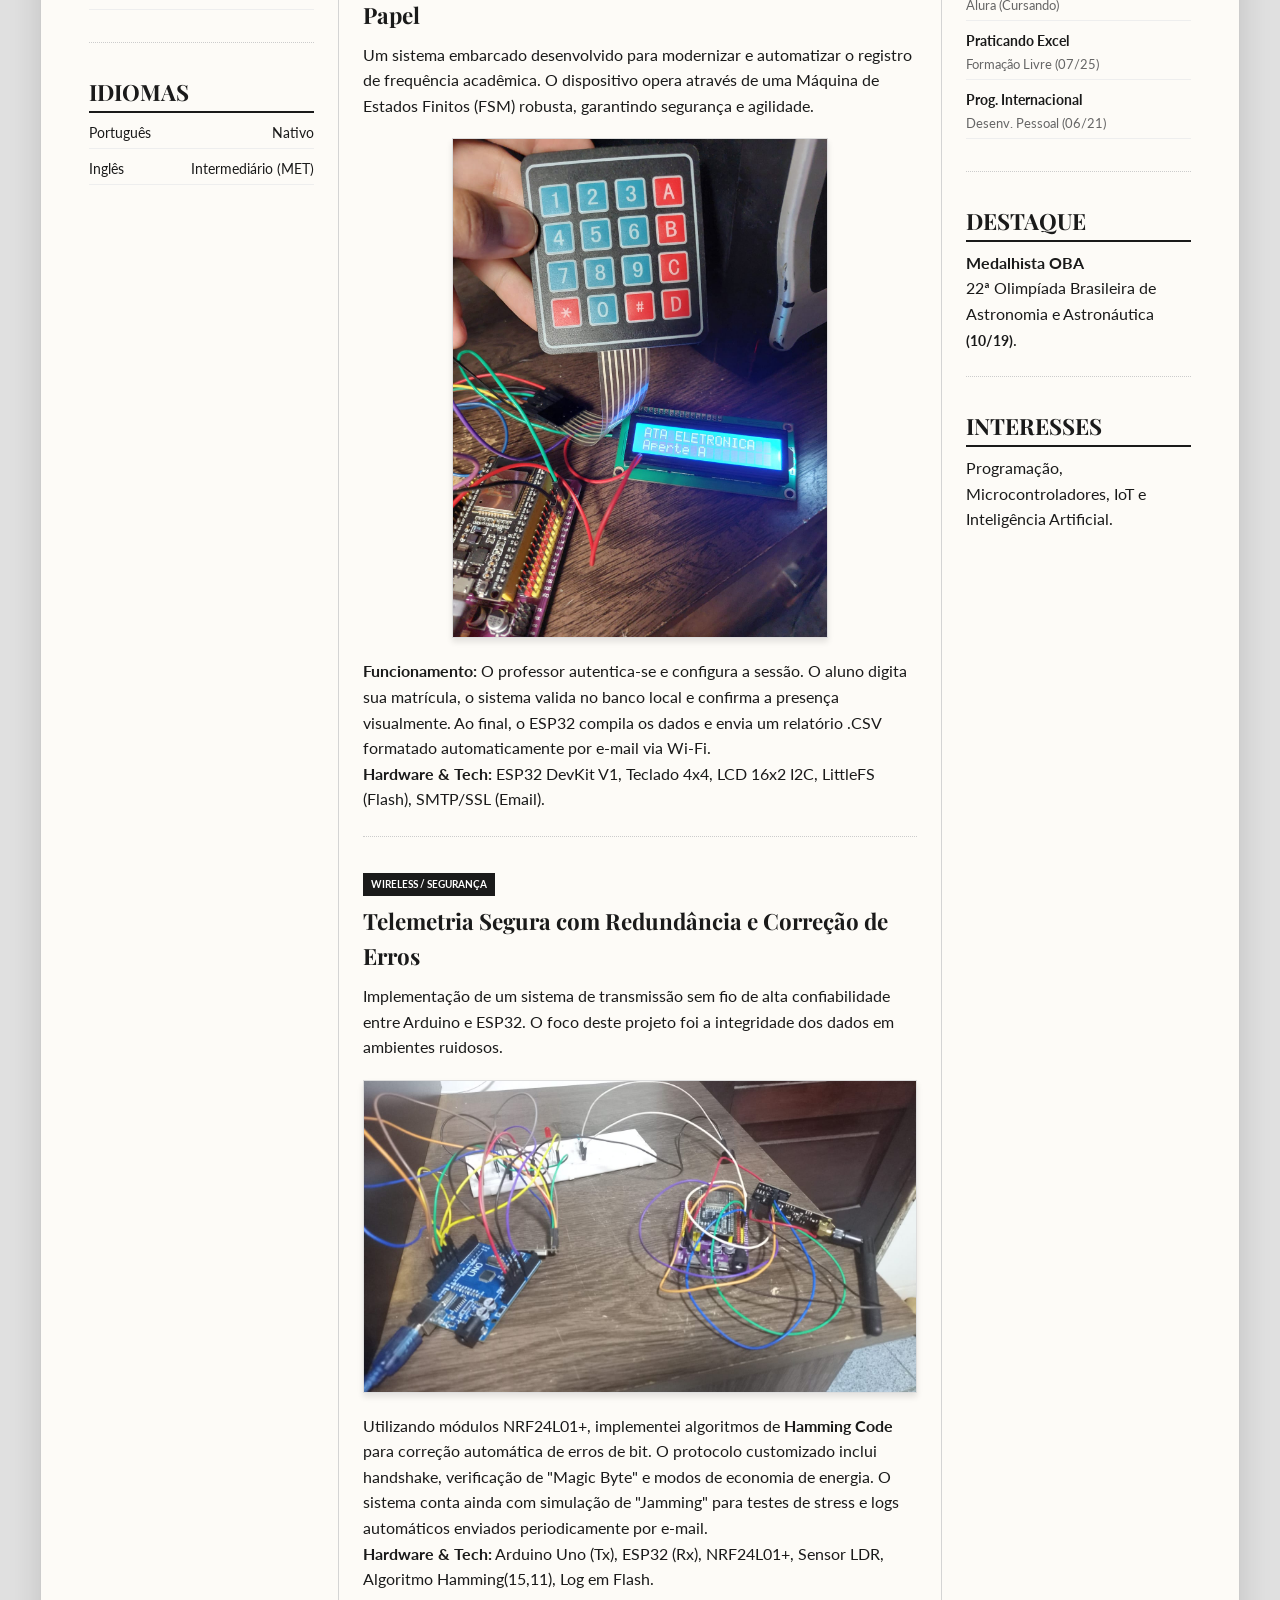
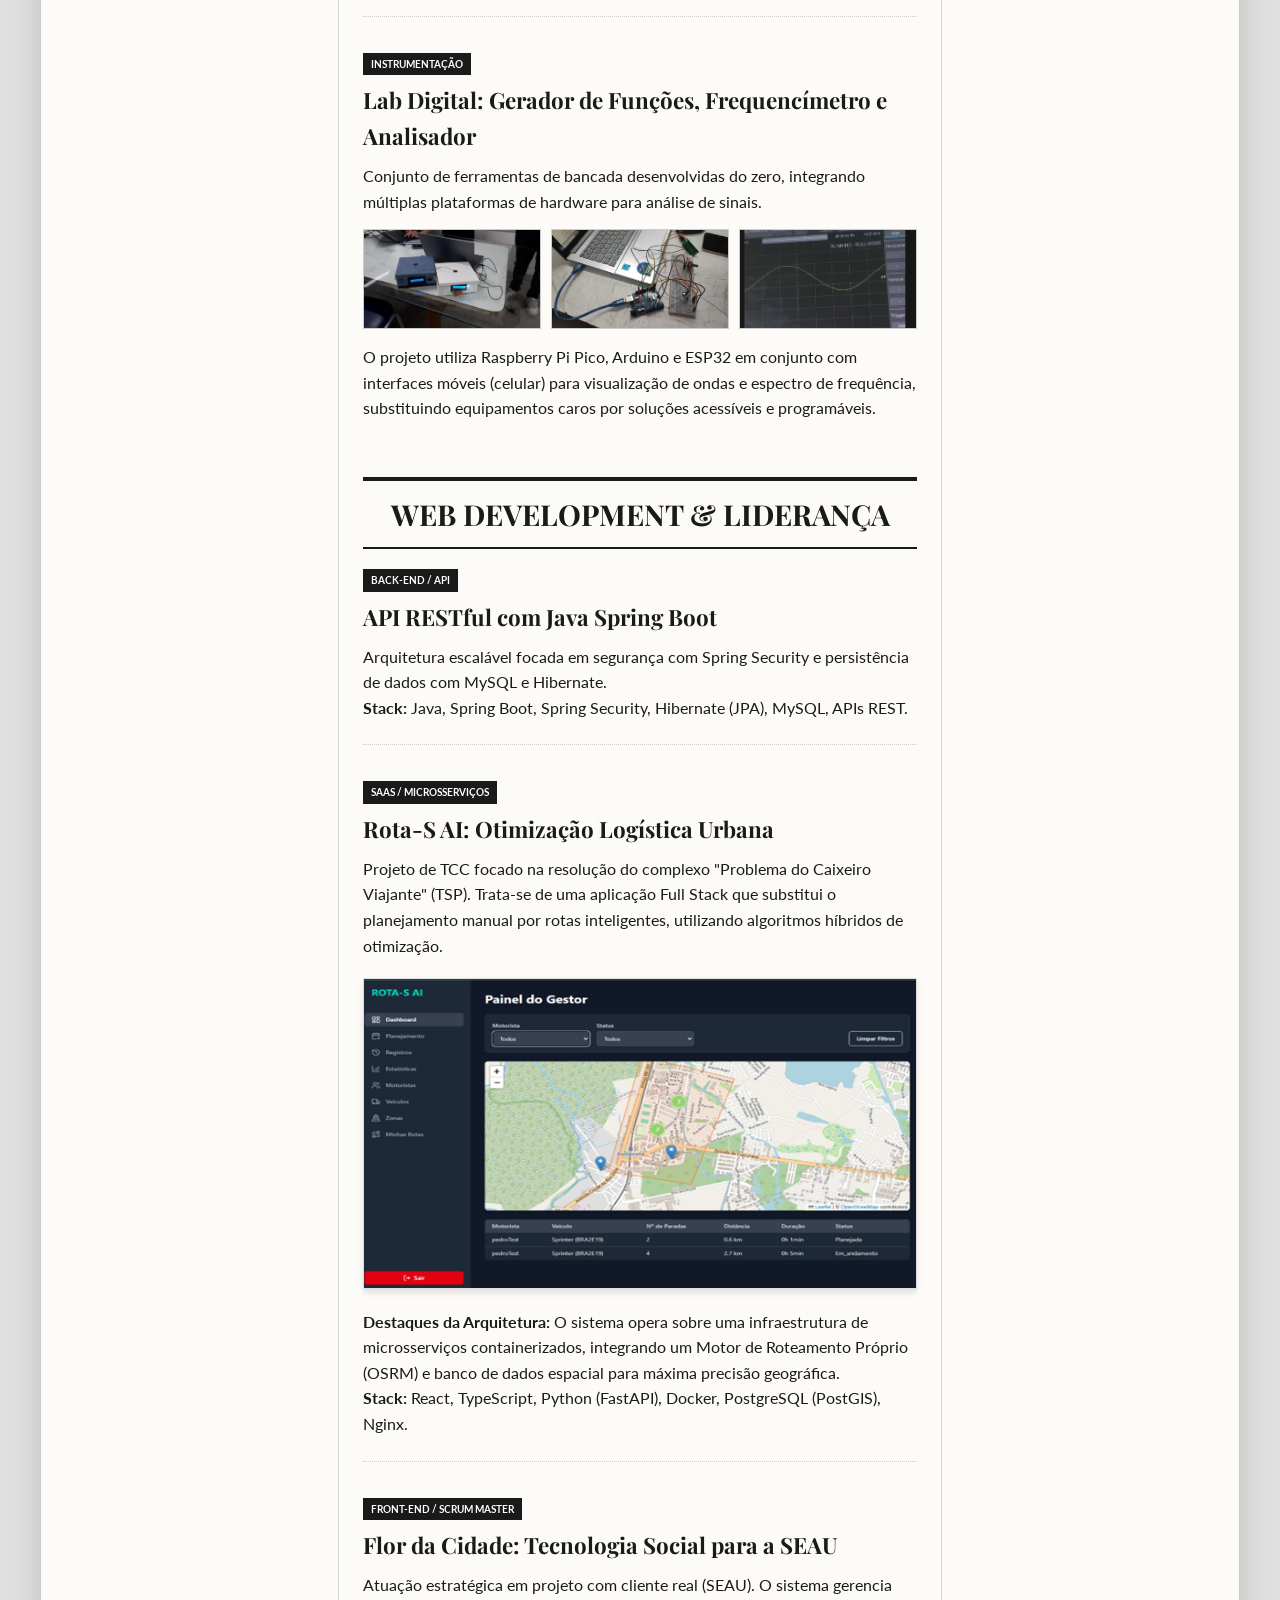
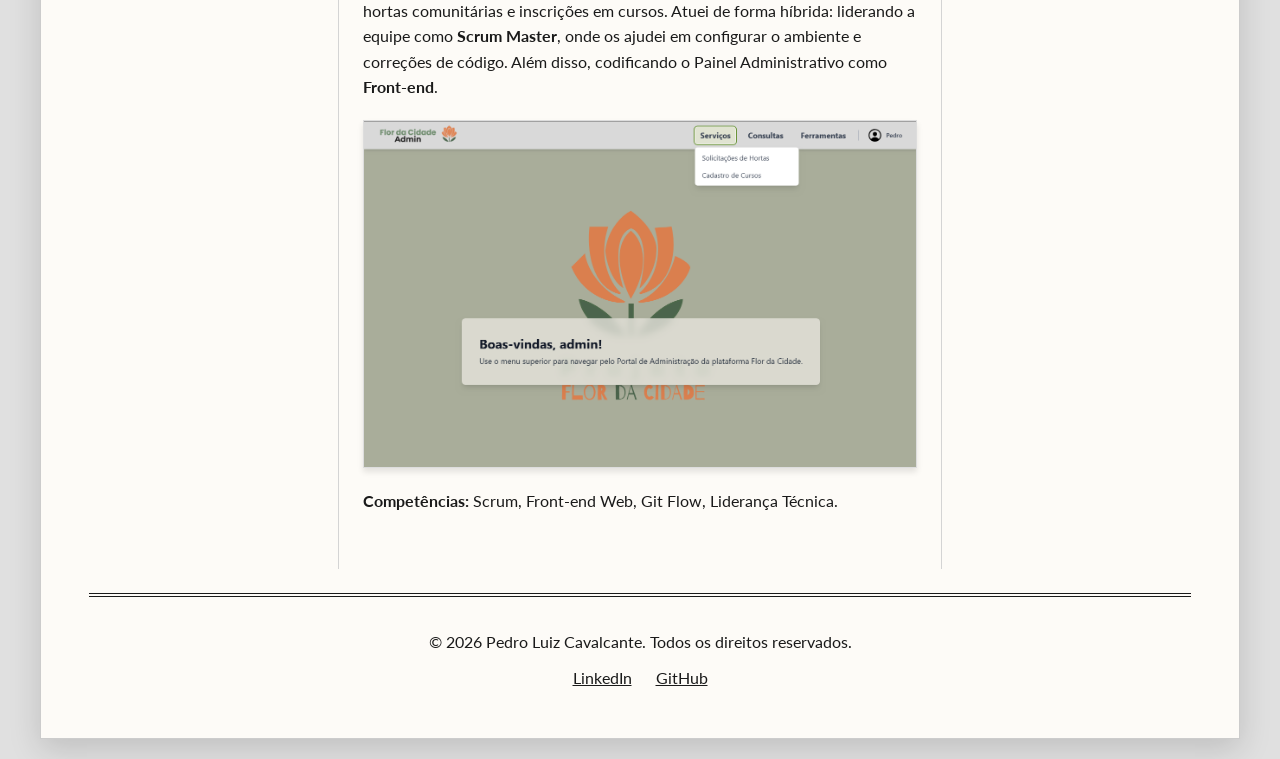
==== commit e0928db5: "Vitrine: chamada do topo voltada a back-end Java; SQL e Docker em destaque nas Hard Skills Co-Author" ====
--- a/index.html
+++ b/index.html
@@ -55,7 +55,7 @@
                 <h2>A Evolução de um Engenheiro: 5 Anos de Jornada</h2>
                 
                 <div class="lead">
-                    Com bagagem técnica consolidada, Pedro Luiz apresenta nova fase profissional focada em Full Stack, IoT e Inteligência Artificial.
+                    Com bagagem técnica consolidada, Pedro Luiz apresenta nova fase profissional focada em back-end Java e Spring Boot, com experiência em Full Stack, IoT e Inteligência Artificial.
                 </div>
                 
                 <p>
@@ -89,13 +89,14 @@
                 <h3 class="sidebar-title">Hard Skills</h3>
                 <ul class="simple-list">
                     <li>Java / Spring Boot <span>Média</span></li>
+                    <li>SQL / Banco de Dados <span>Média</span></li>
+                    <li>Docker <span>Usado no TCC</span></li>
                     <li>C++ / Arduino / ESP <span>Média</span></li>
                     <li>Python / Django <span>Média</span></li>
                     <li>HTML5 / CSS3 <span>Média</span></li>
                     <li>Excel <span>Intermediário</span></li> <!-- ADICIONADO -->
                     <li>Eletrônica Digital <span>Média</span></li>
                     <li>Protocolos IoT <span>Média</span></li>
-                    <li>SQL / Banco de Dados <span>Média</span></li>
                 </ul>
             </div>
             
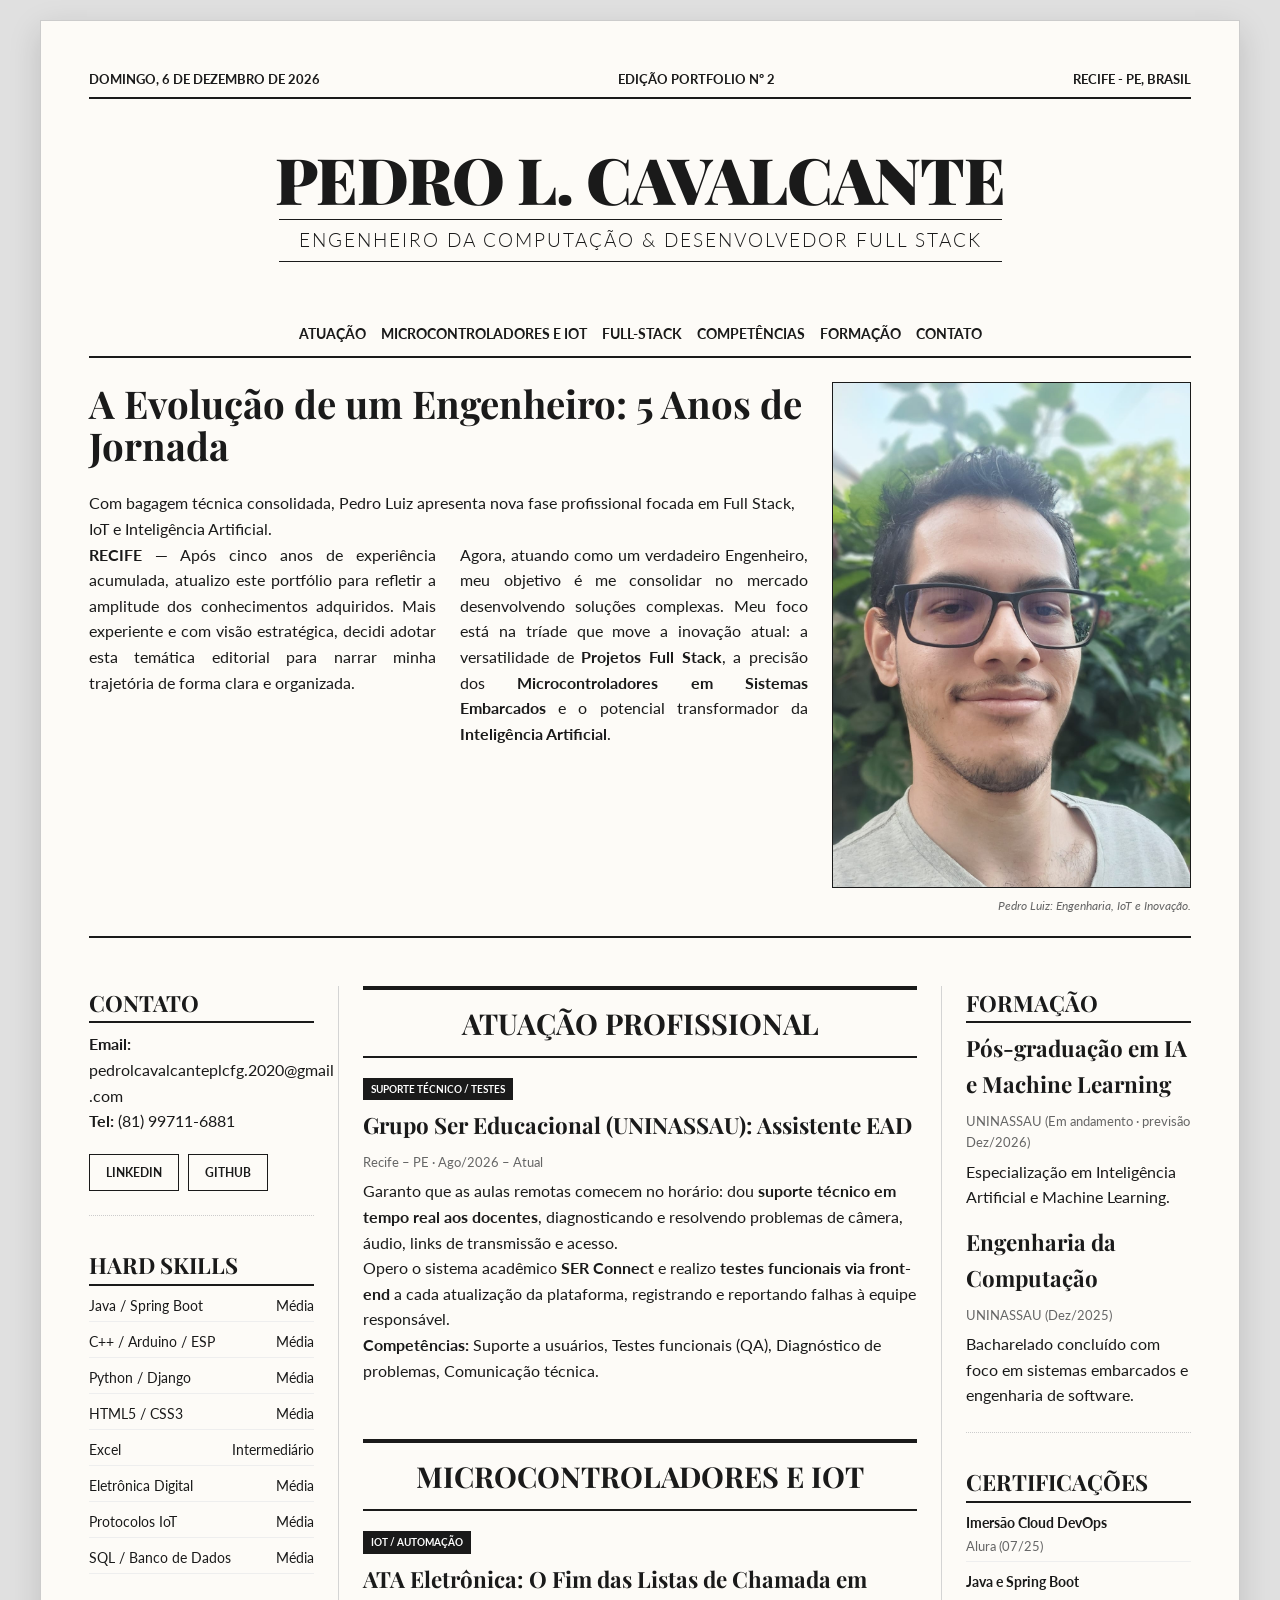
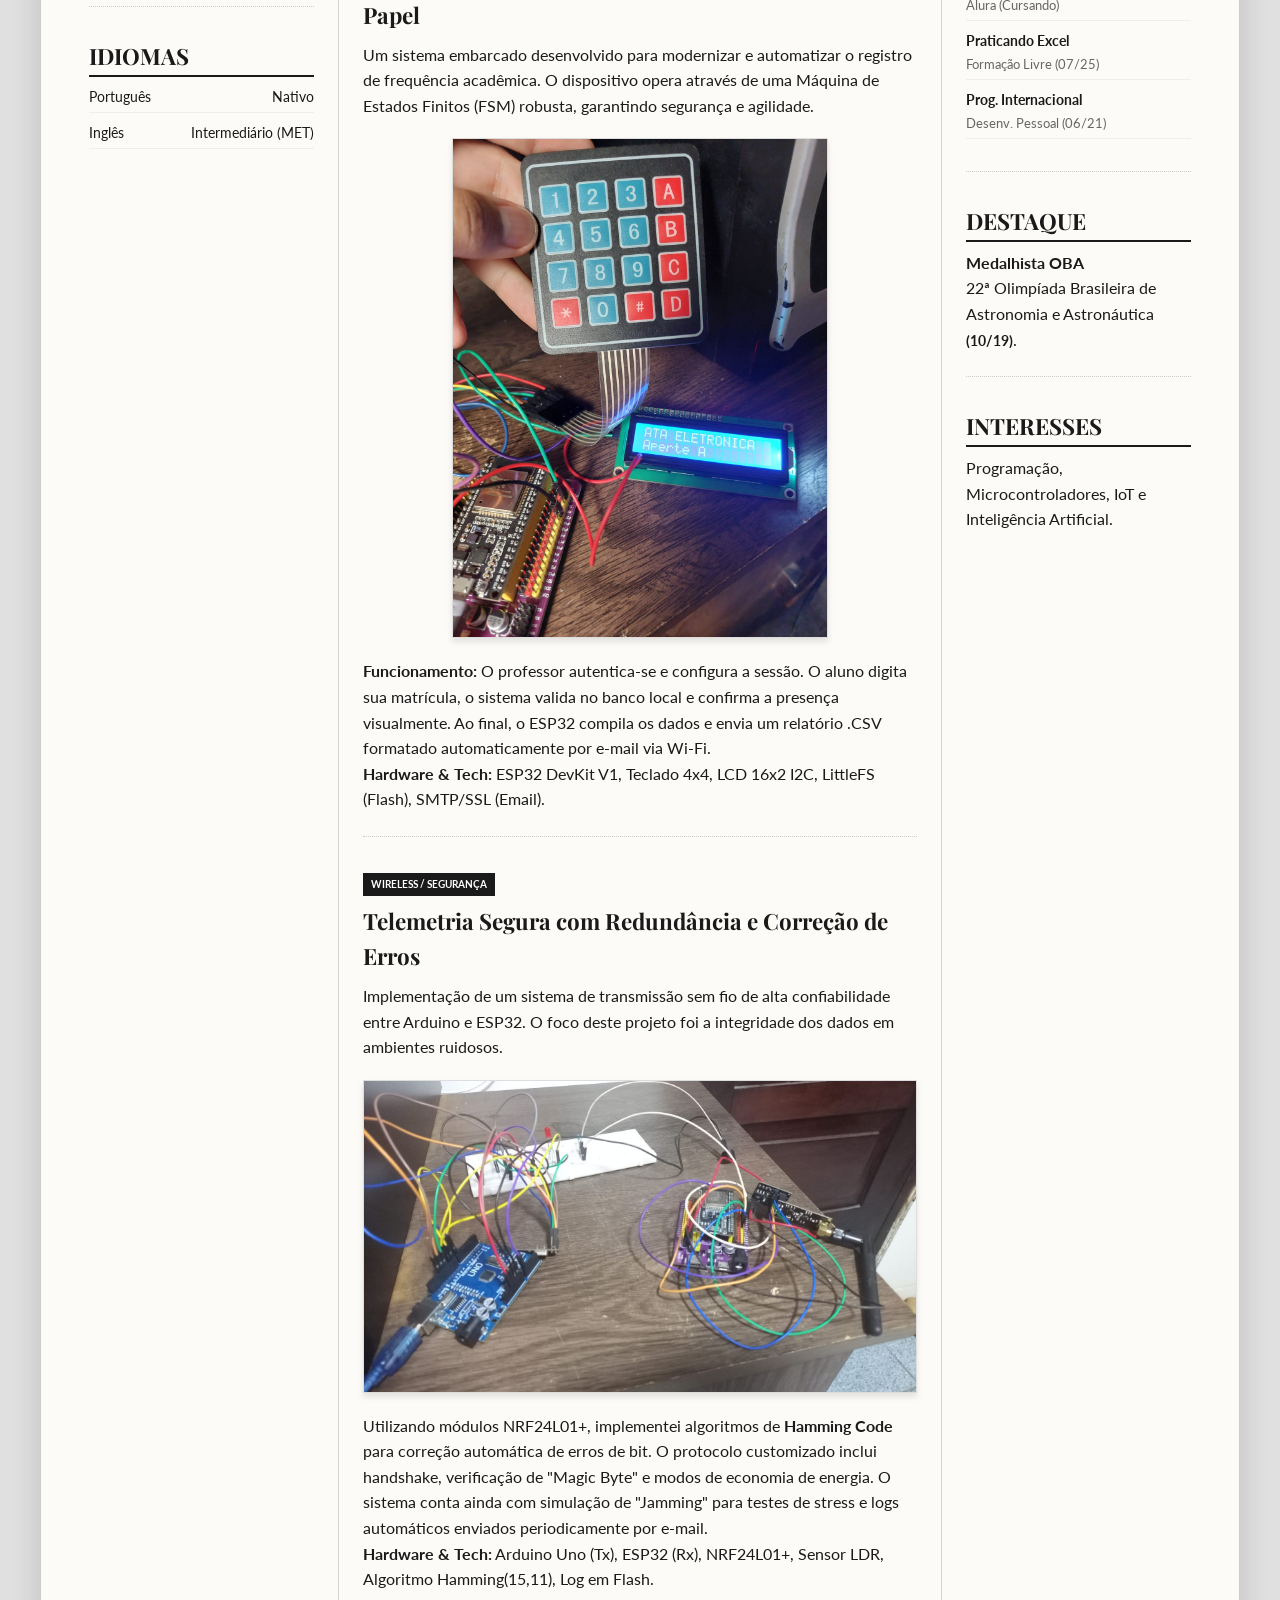
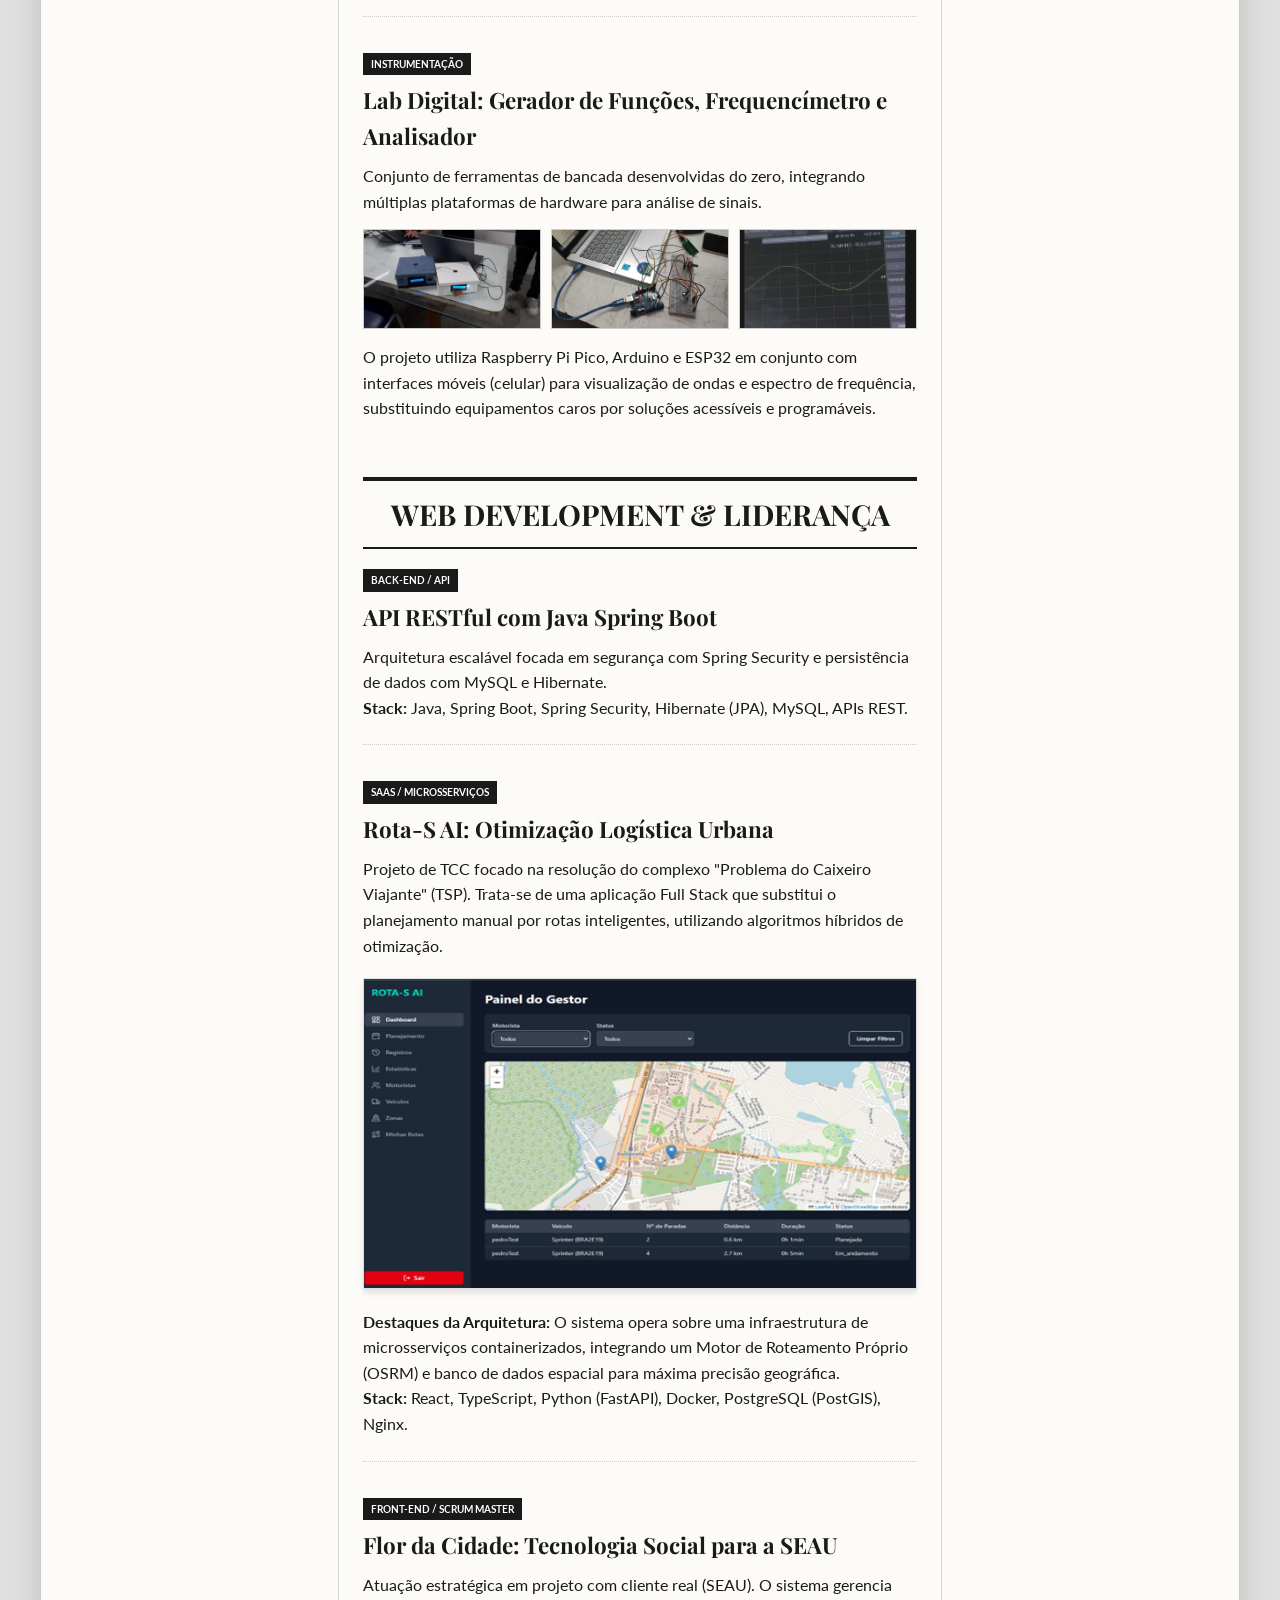
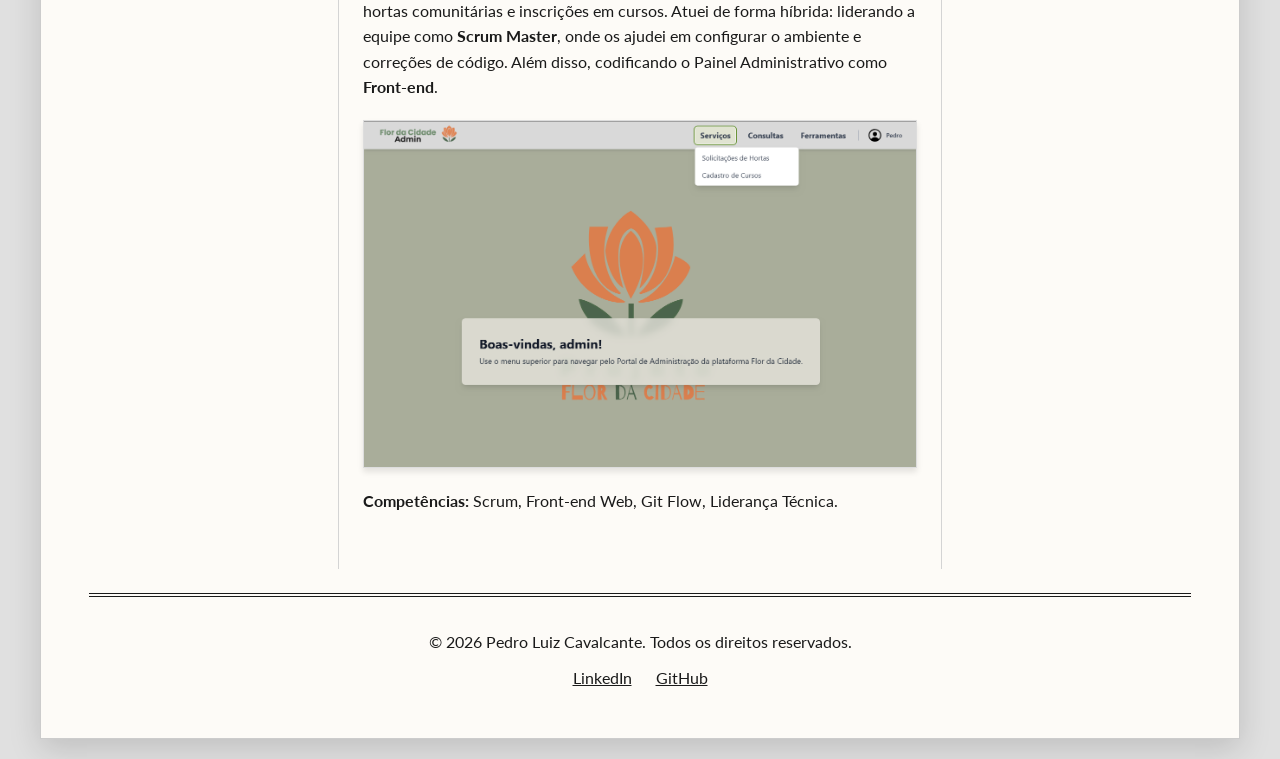
==== commit df013bcb: "Vitrine: ícone na aba e dados estruturados (schema.org Person) para buscadores Co-Authored-By: Claud" ====
--- a/index.html
+++ b/index.html
@@ -19,6 +19,26 @@
 
     <!-- CSS Externo -->
     <link rel="stylesheet" href="assets/css/style.css">
+
+    <!-- Ícone da aba -->
+    <link rel="icon" href="data:image/svg+xml,%3Csvg xmlns='http://www.w3.org/2000/svg' viewBox='0 0 64 64'%3E%3Crect width='64' height='64' rx='8' fill='%23f4f1ea'/%3E%3Ctext x='32' y='46' font-family='Georgia,serif' font-size='40' font-weight='700' text-anchor='middle' fill='%23111'%3EP%3C/text%3E%3C/svg%3E">
+
+    <!-- Dados estruturados para buscadores (Google entende quem é e o que faz) -->
+    <script type="application/ld+json">
+    {
+        "@context": "https://schema.org",
+        "@type": "Person",
+        "name": "Pedro Luiz Cavalcante",
+        "jobTitle": "Desenvolvedor Back-end Java e Spring Boot",
+        "description": "Engenheiro da Computação focado em back-end com Java e Spring Boot: APIs REST, Spring Security, Hibernate, MySQL e Docker.",
+        "knowsAbout": ["Java", "Spring Boot", "APIs REST", "Spring Security", "Hibernate", "MySQL", "Docker", "IoT"],
+        "address": { "@type": "PostalAddress", "addressLocality": "Recife", "addressRegion": "PE", "addressCountry": "BR" },
+        "sameAs": [
+            "https://www.linkedin.com/in/pedro-luiz-cavalcante-541475212",
+            "https://github.com/PedroLuizC"
+        ]
+    }
+    </script>
 </head>
 <body>
 
@@ -55,7 +75,7 @@
                 <h2>A Evolução de um Engenheiro: 5 Anos de Jornada</h2>
                 
                 <div class="lead">
-                    Com bagagem técnica consolidada, Pedro Luiz apresenta nova fase profissional focada em back-end Java e Spring Boot, com experiência em Full Stack, IoT e Inteligência Artificial.
+                    Com bagagem técnica consolidada, Pedro Luiz apresenta nova fase profissional focada em Full Stack, IoT e Inteligência Artificial.
                 </div>
                 
                 <p>
@@ -89,14 +109,13 @@
                 <h3 class="sidebar-title">Hard Skills</h3>
                 <ul class="simple-list">
                     <li>Java / Spring Boot <span>Média</span></li>
-                    <li>SQL / Banco de Dados <span>Média</span></li>
-                    <li>Docker <span>Usado no TCC</span></li>
                     <li>C++ / Arduino / ESP <span>Média</span></li>
                     <li>Python / Django <span>Média</span></li>
                     <li>HTML5 / CSS3 <span>Média</span></li>
                     <li>Excel <span>Intermediário</span></li> <!-- ADICIONADO -->
                     <li>Eletrônica Digital <span>Média</span></li>
                     <li>Protocolos IoT <span>Média</span></li>
+                    <li>SQL / Banco de Dados <span>Média</span></li>
                 </ul>
             </div>
             
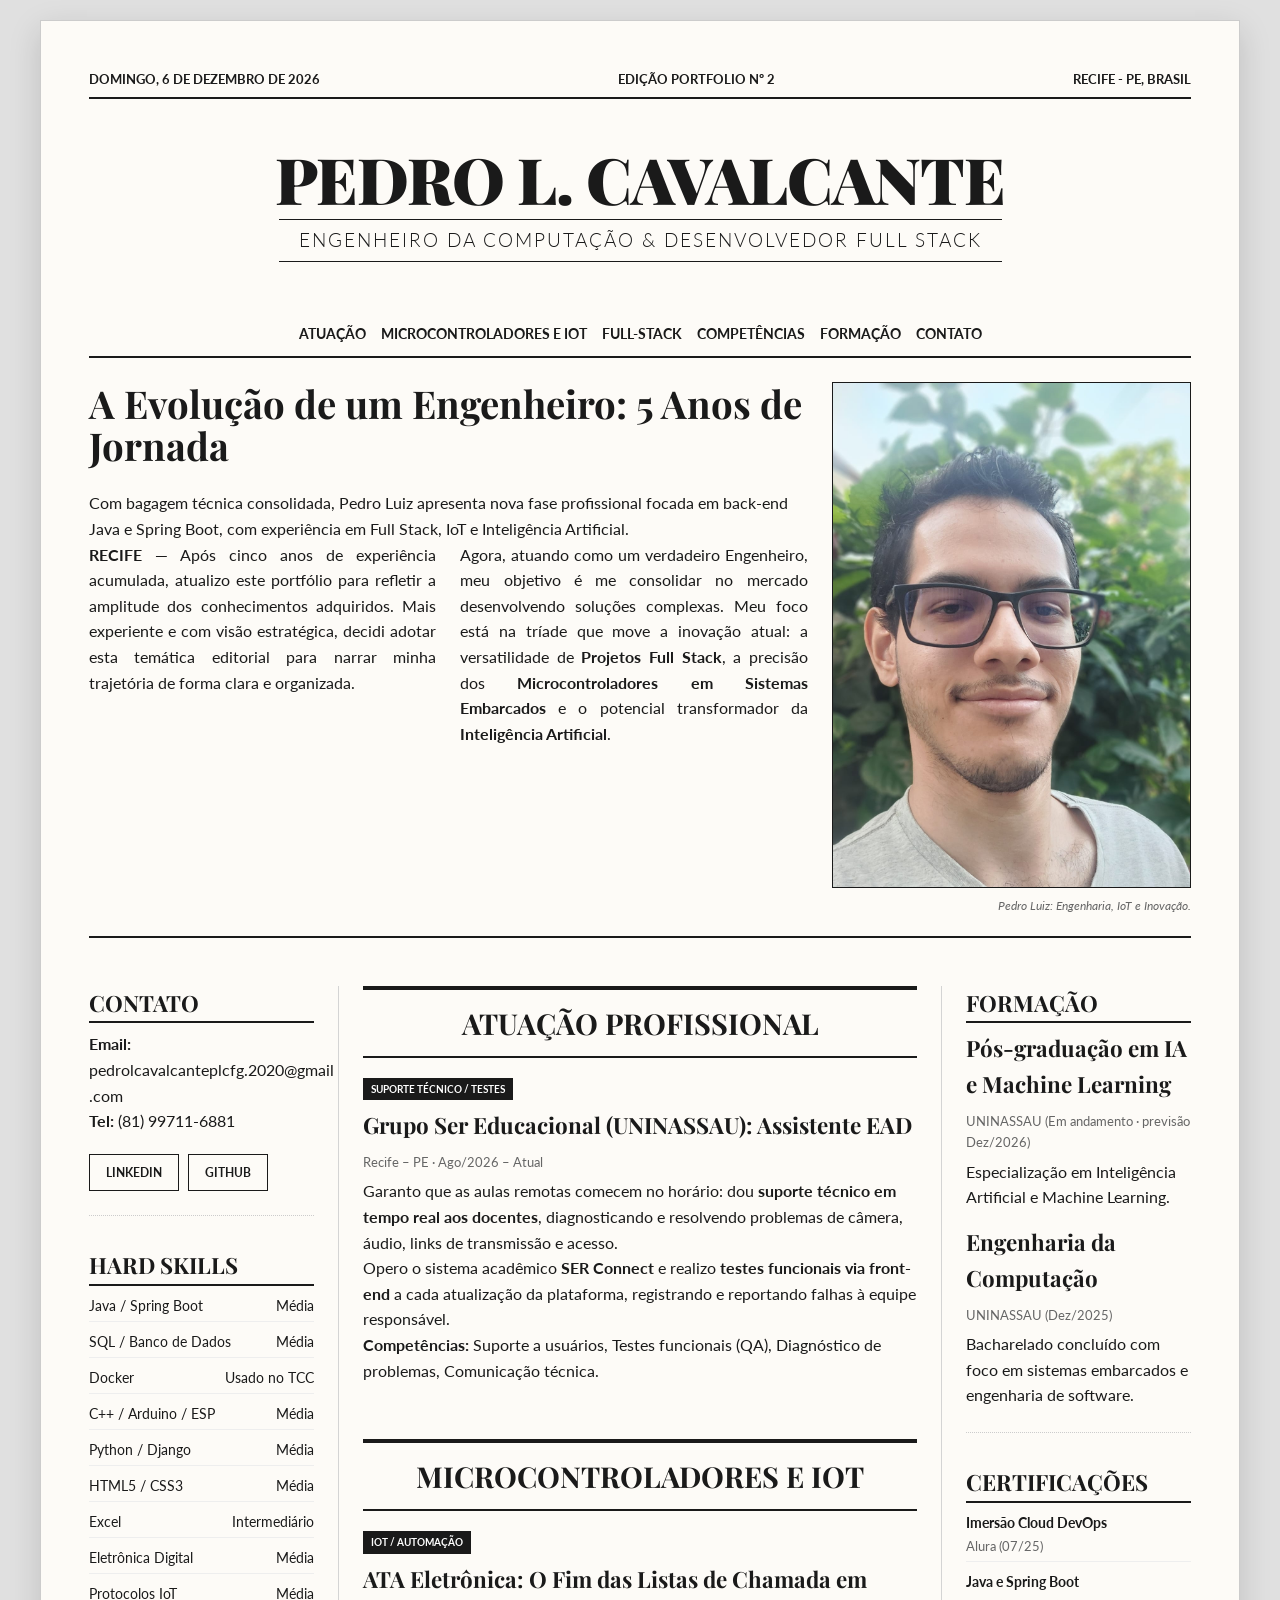
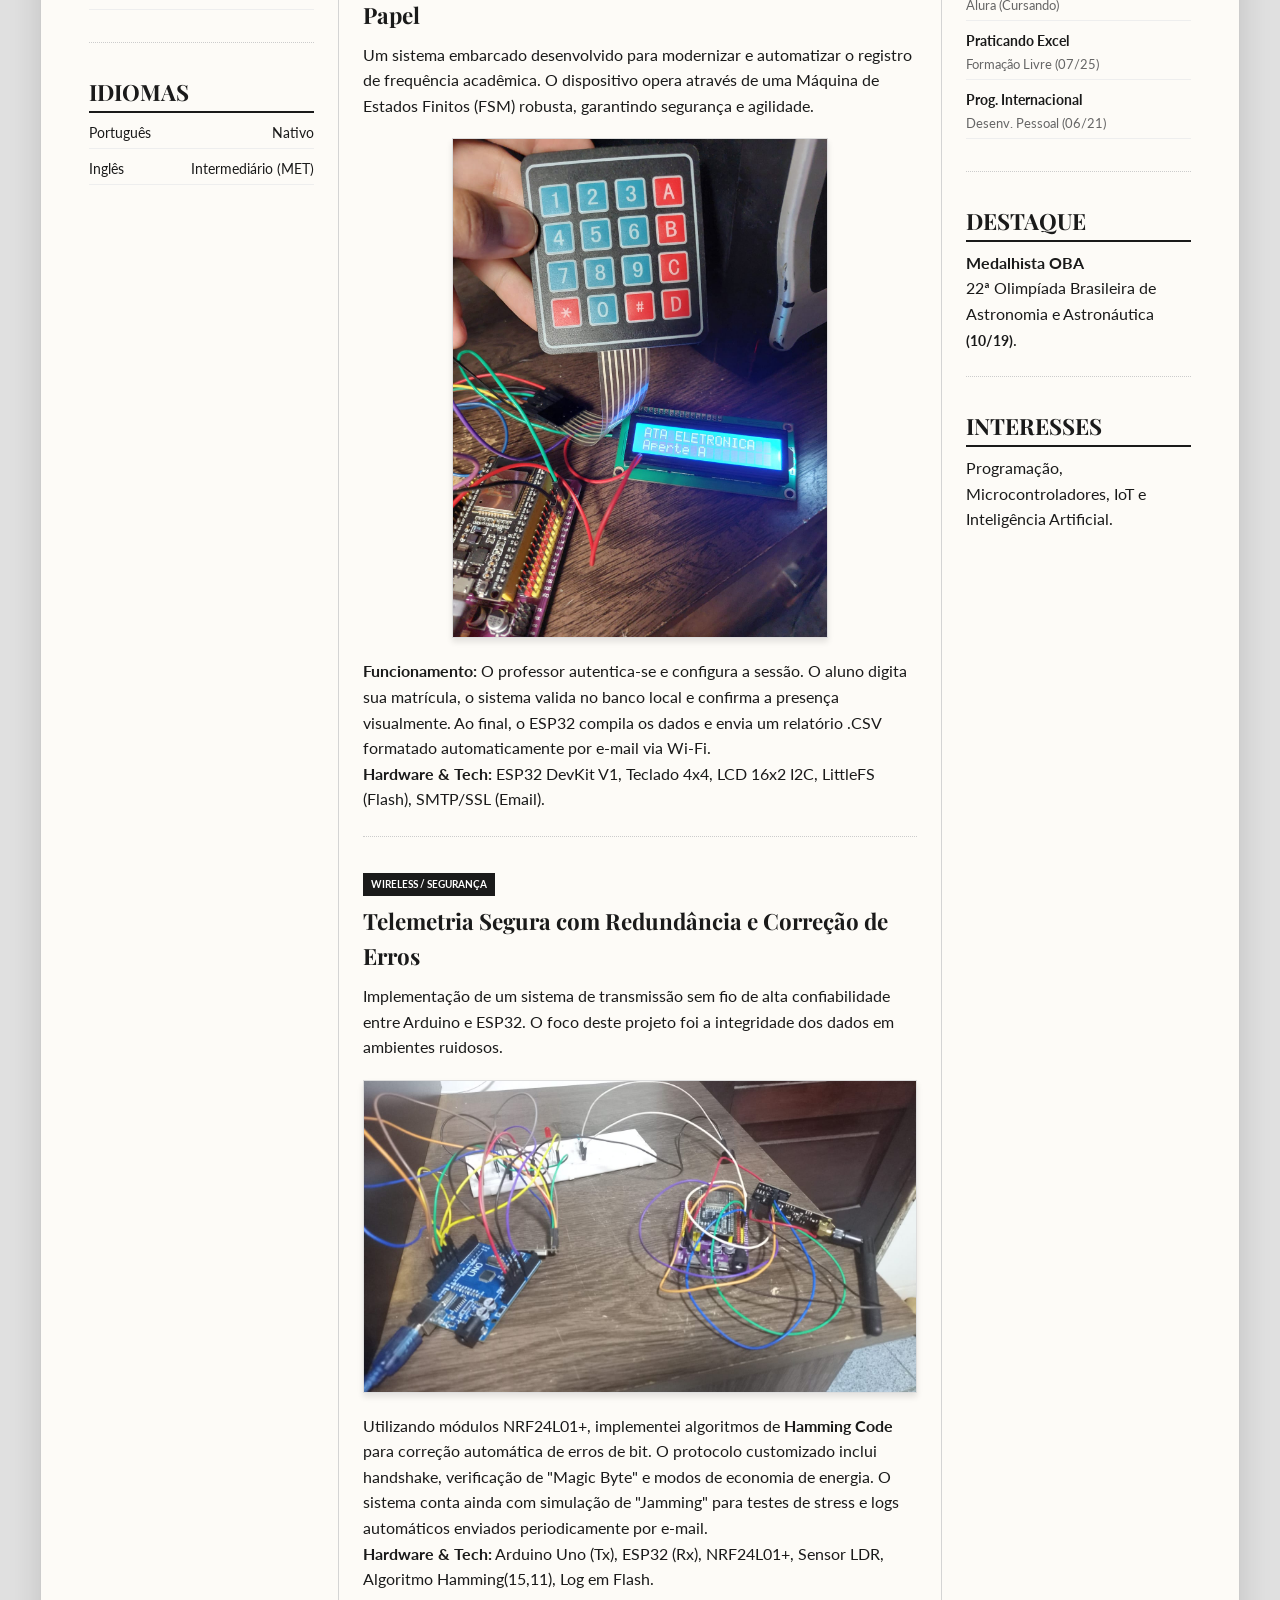
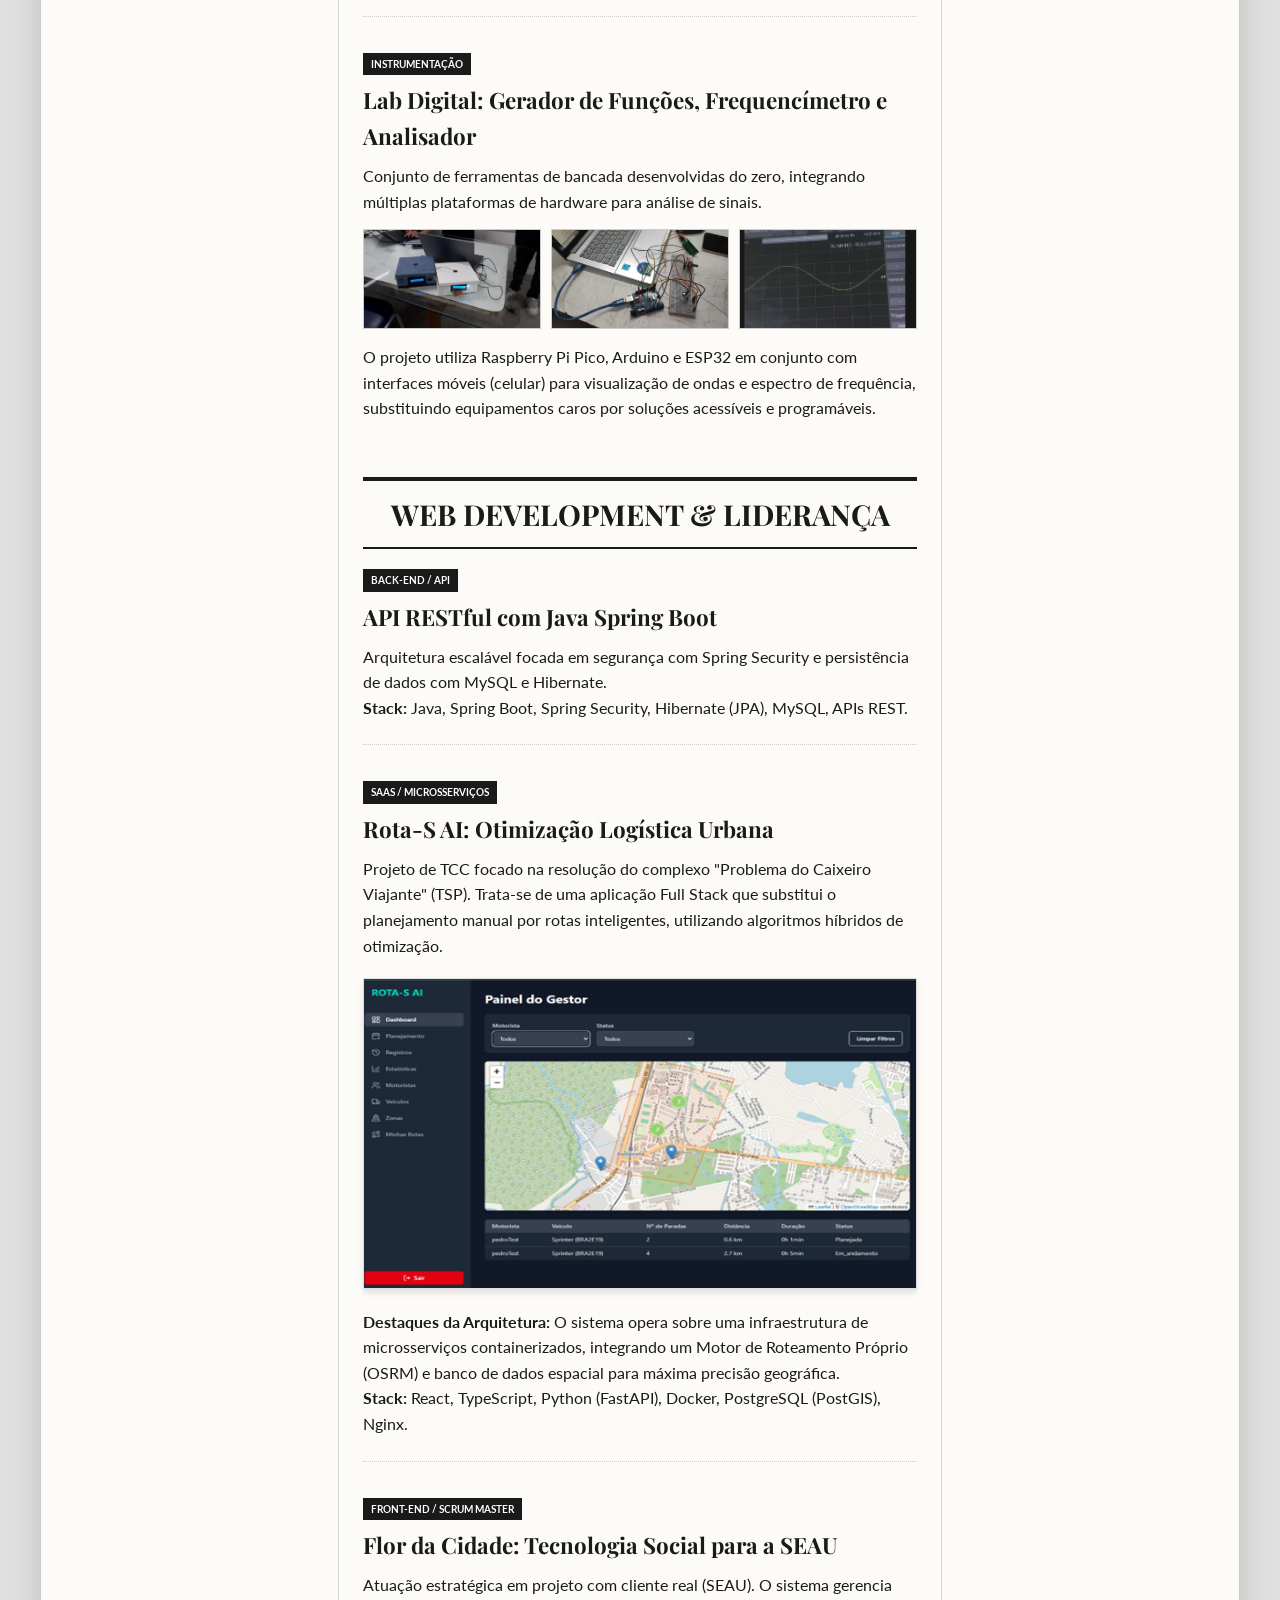
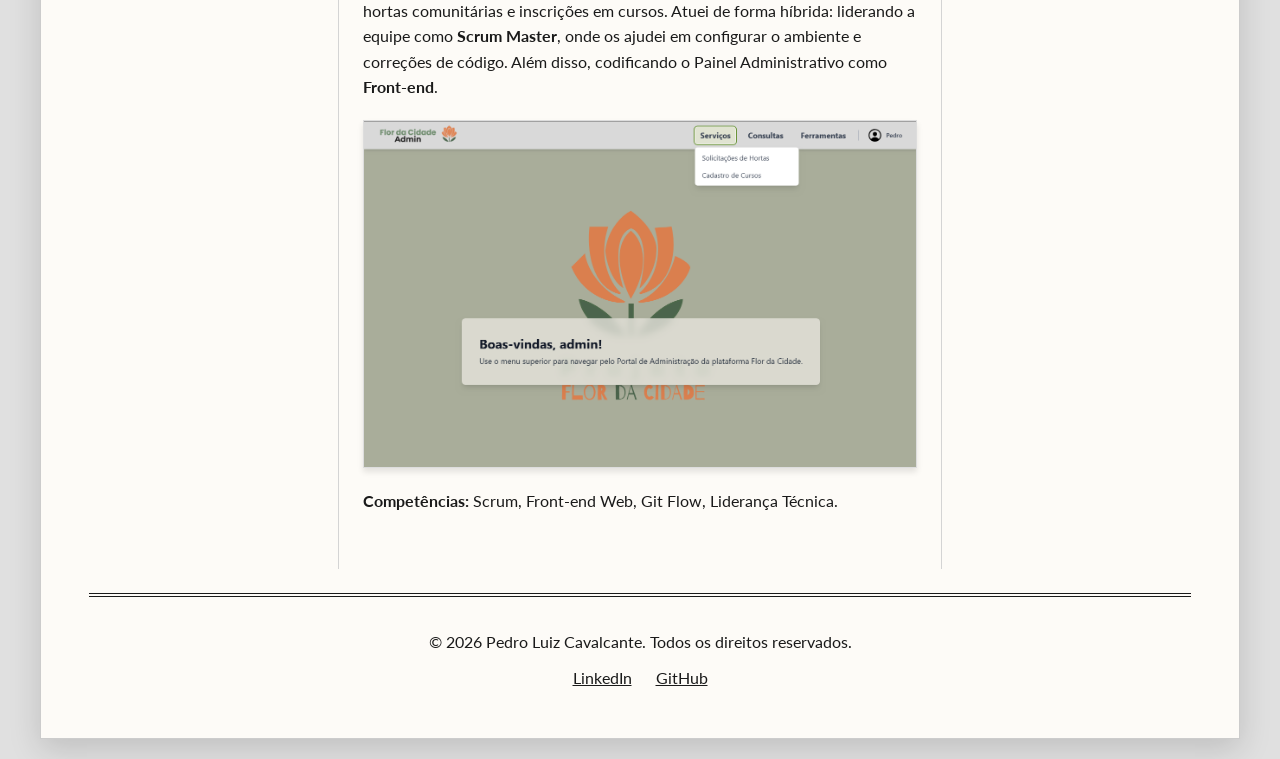
==== commit 9c1c85c1: "Merge pull request #5 from PedroLuizC/claude/vitrine-2026-10-24 Vitrine: chamada do topo voltada a b" ====
--- a/index.html
+++ b/index.html
@@ -75,7 +75,7 @@
                 <h2>A Evolução de um Engenheiro: 5 Anos de Jornada</h2>
                 
                 <div class="lead">
-                    Com bagagem técnica consolidada, Pedro Luiz apresenta nova fase profissional focada em Full Stack, IoT e Inteligência Artificial.
+                    Com bagagem técnica consolidada, Pedro Luiz apresenta nova fase profissional focada em back-end Java e Spring Boot, com experiência em Full Stack, IoT e Inteligência Artificial.
                 </div>
                 
                 <p>
@@ -109,13 +109,14 @@
                 <h3 class="sidebar-title">Hard Skills</h3>
                 <ul class="simple-list">
                     <li>Java / Spring Boot <span>Média</span></li>
+                    <li>SQL / Banco de Dados <span>Média</span></li>
+                    <li>Docker <span>Usado no TCC</span></li>
                     <li>C++ / Arduino / ESP <span>Média</span></li>
                     <li>Python / Django <span>Média</span></li>
                     <li>HTML5 / CSS3 <span>Média</span></li>
                     <li>Excel <span>Intermediário</span></li> <!-- ADICIONADO -->
                     <li>Eletrônica Digital <span>Média</span></li>
                     <li>Protocolos IoT <span>Média</span></li>
-                    <li>SQL / Banco de Dados <span>Média</span></li>
                 </ul>
             </div>
             
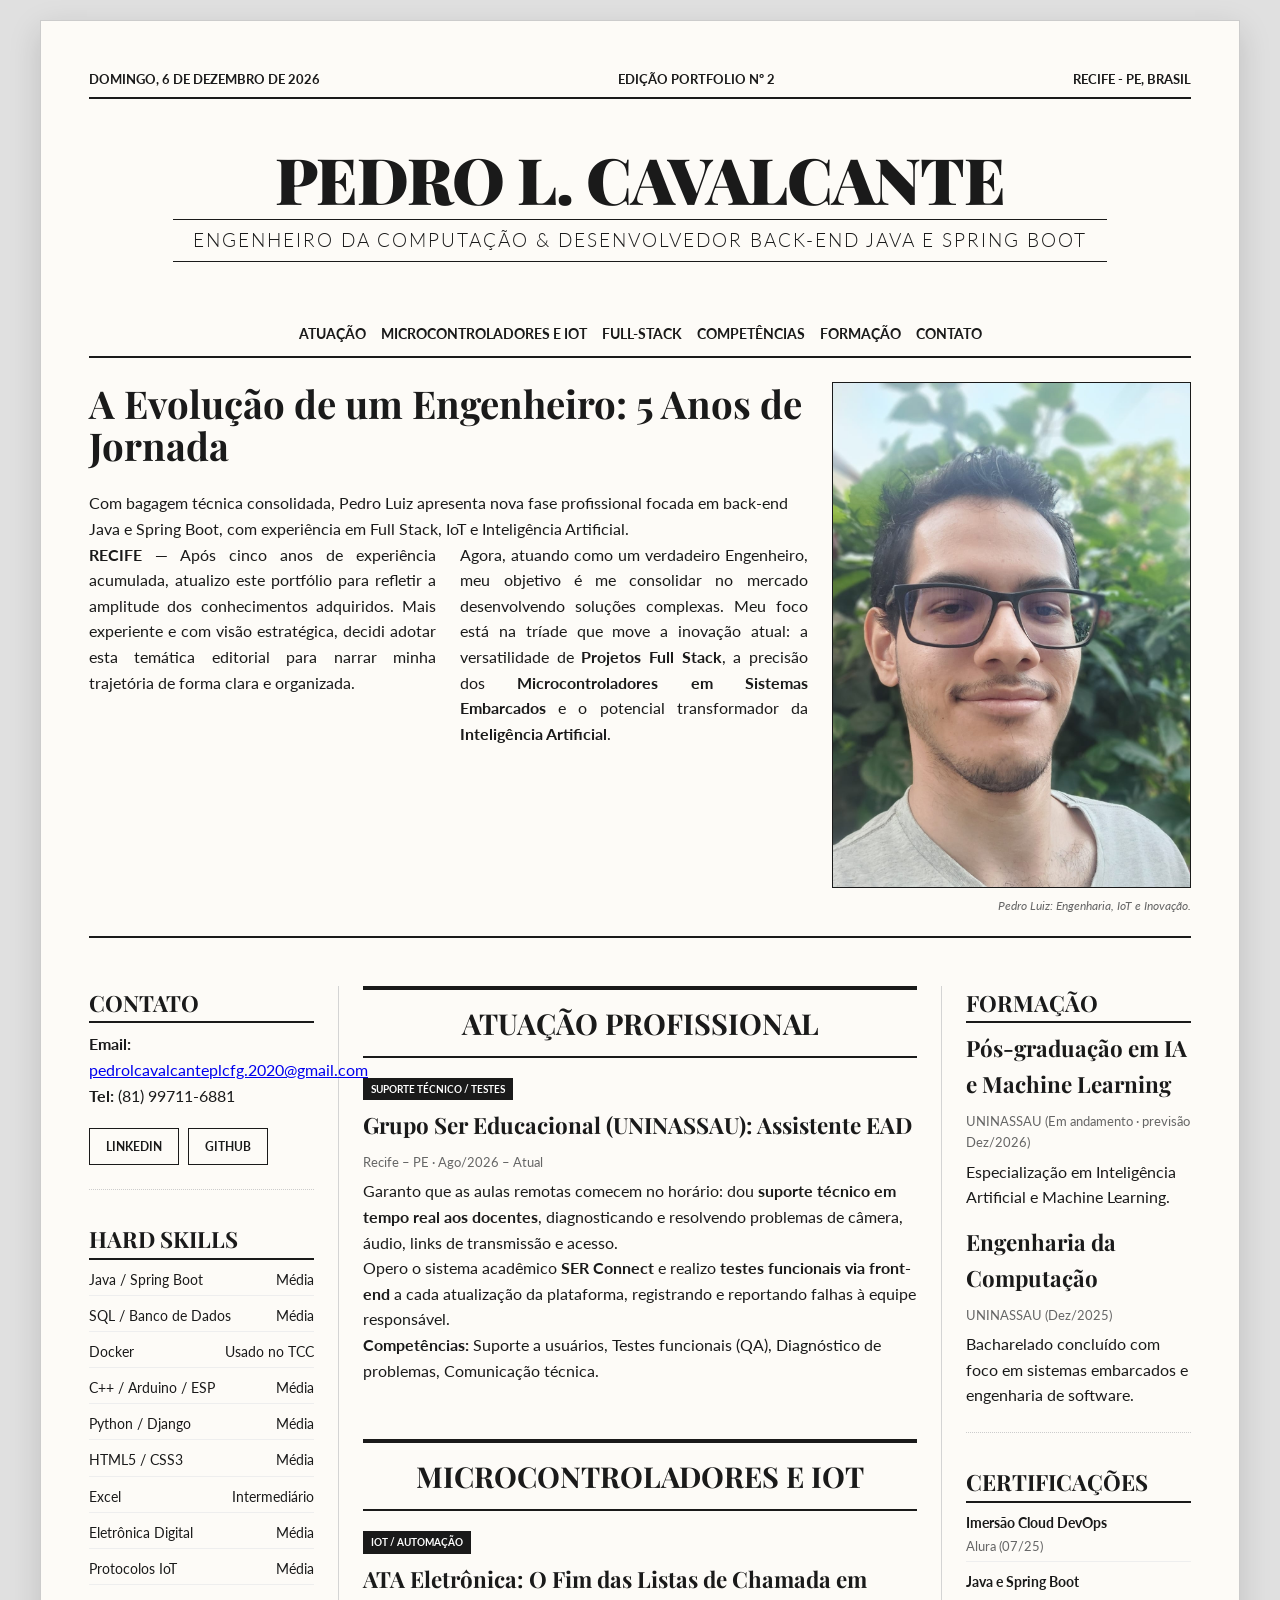
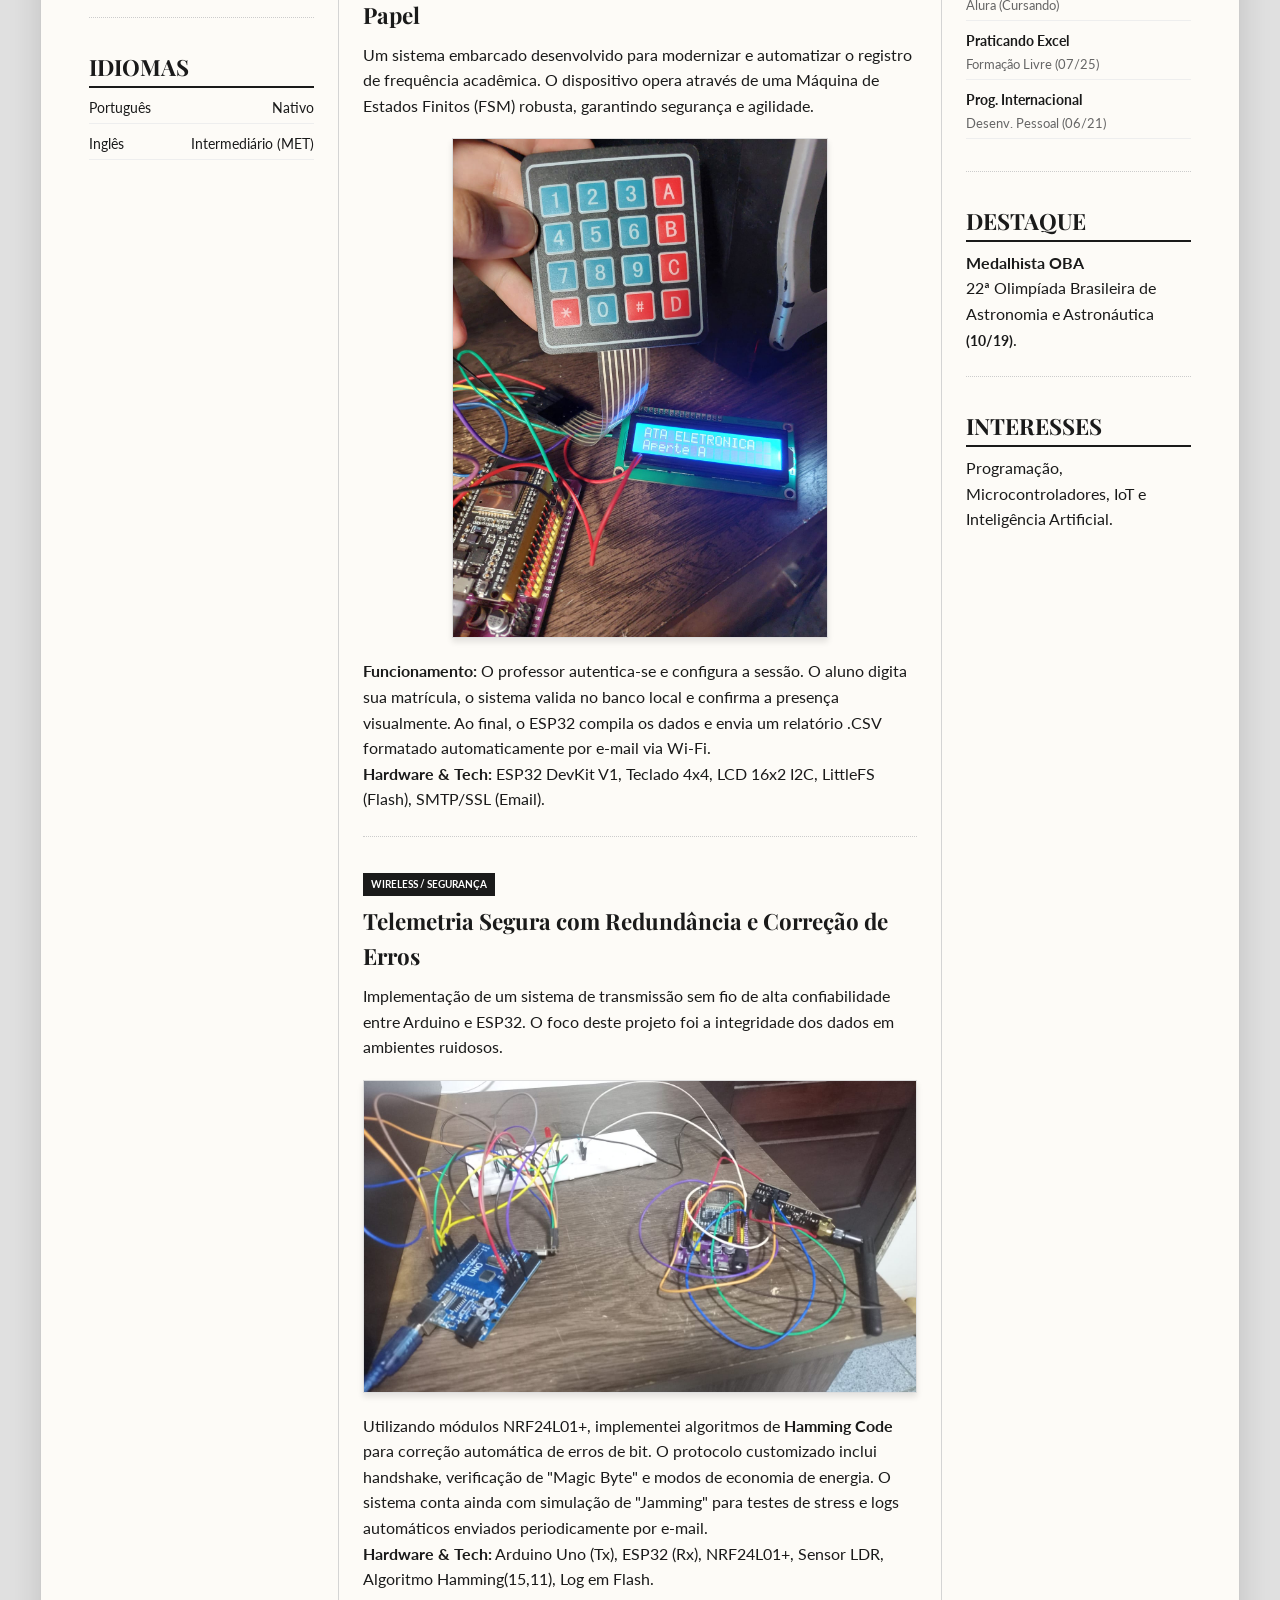
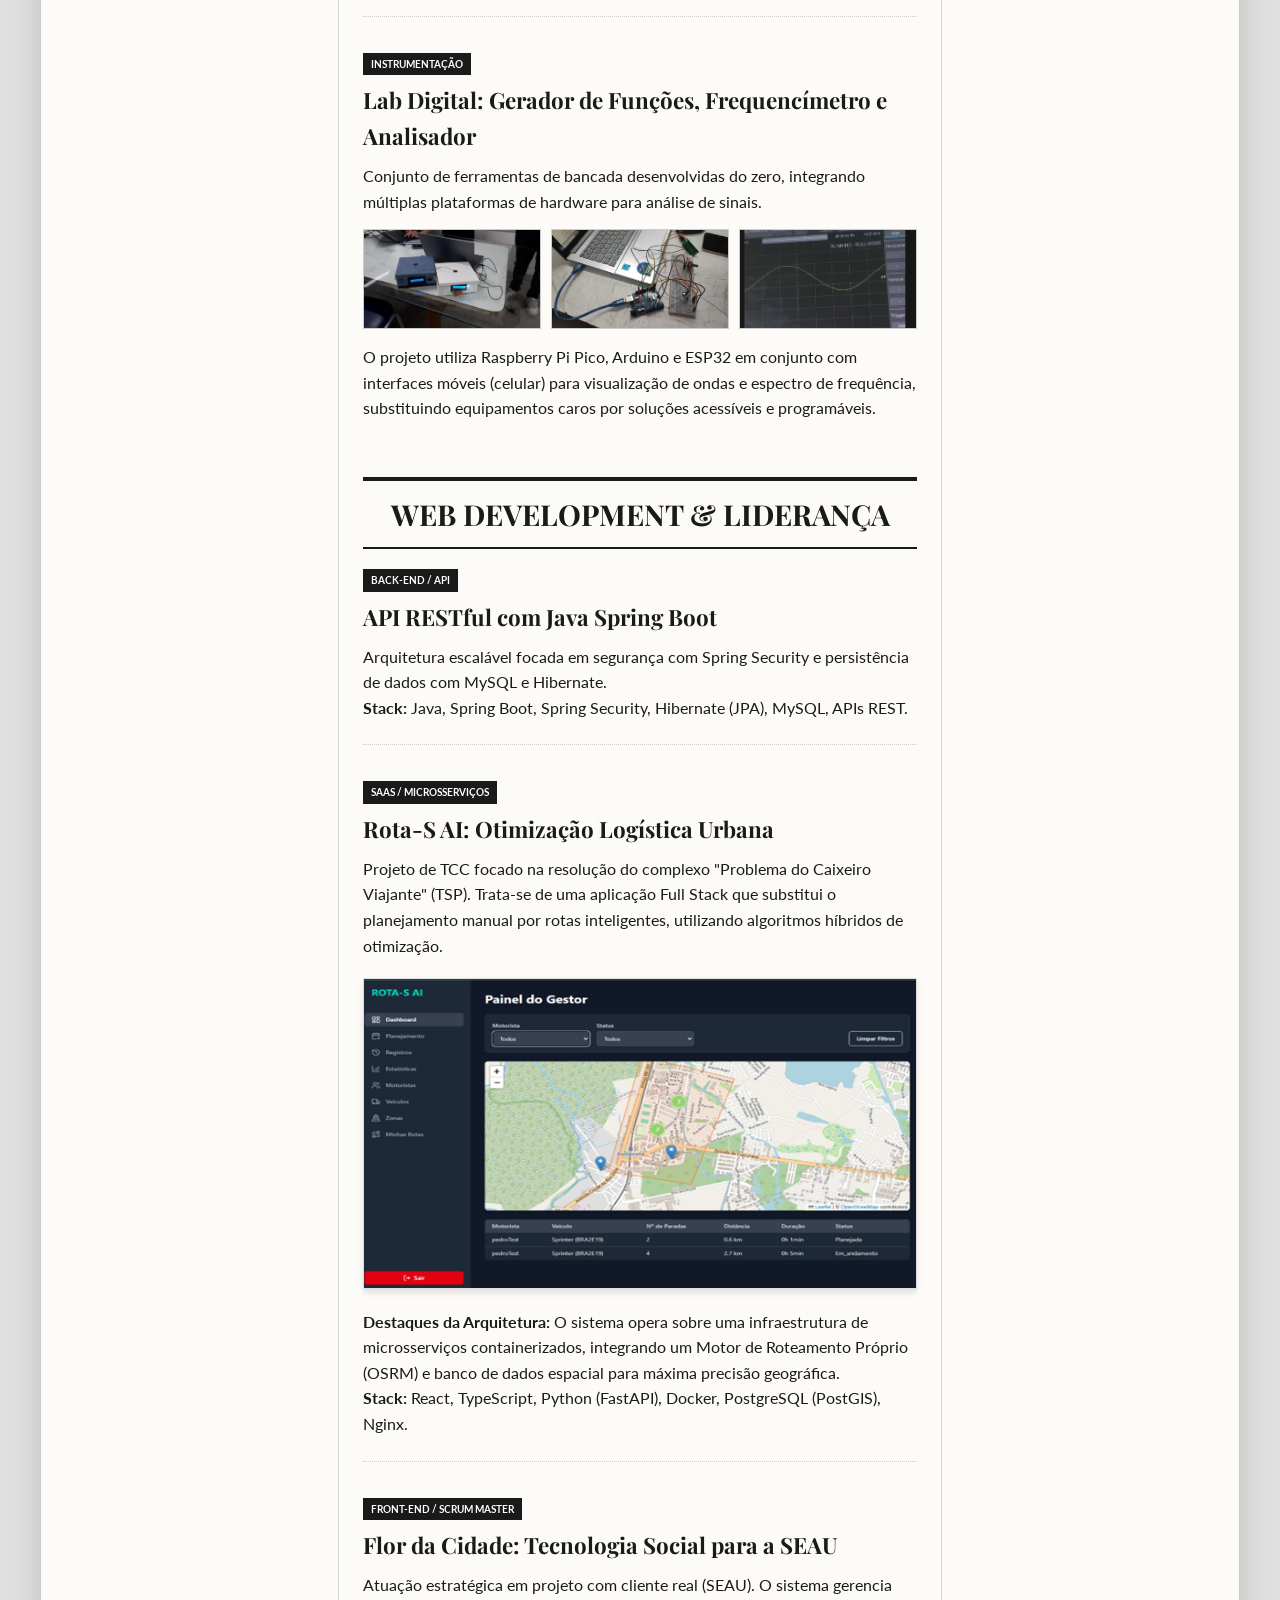
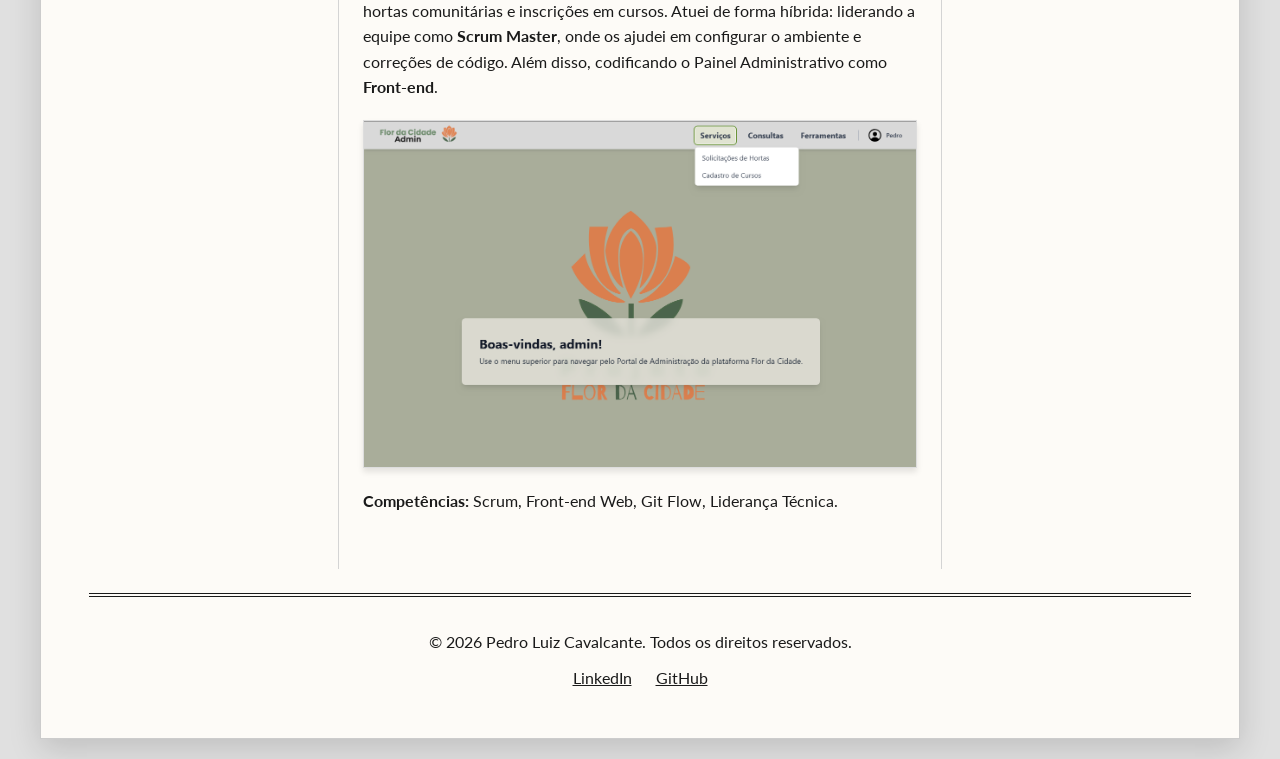
==== commit 0bf25a3b: "Vitrine: subtítulo do topo voltado a back-end Java; e-mail de contato clicável e sem quebra Co-Autho" ====
--- a/index.html
+++ b/index.html
@@ -54,7 +54,7 @@
         <!-- MASTHEAD -->
         <header class="masthead">
             <h1>Pedro L. Cavalcante</h1>
-            <p>Engenheiro da Computação & Desenvolvedor Full Stack</p>
+            <p>Engenheiro da Computação & Desenvolvedor Back-end Java e Spring Boot</p>
         </header>
 
         <!-- NAVEGAÇÃO -->
@@ -96,8 +96,7 @@
         <aside class="sidebar-left" id="contato">
             <div class="news-item">
                 <h3 class="sidebar-title">Contato</h3>
-                <p><strong>Email:</strong> pedrolcavalcanteplcfg.2020@gmail
-                    .com</p>
+                <p><strong>Email:</strong> <a href="mailto:pedrolcavalcanteplcfg.2020@gmail.com">pedrolcavalcanteplcfg.2020@gmail.com</a></p>
                 <p><strong>Tel:</strong> (81) 99711-6881</p>
                 <div style="margin-top: 15px;">
                     <a href="https://www.linkedin.com/in/pedro-luiz-cavalcante-541475212" target="_blank" class="btn-newspaper">LinkedIn</a>
